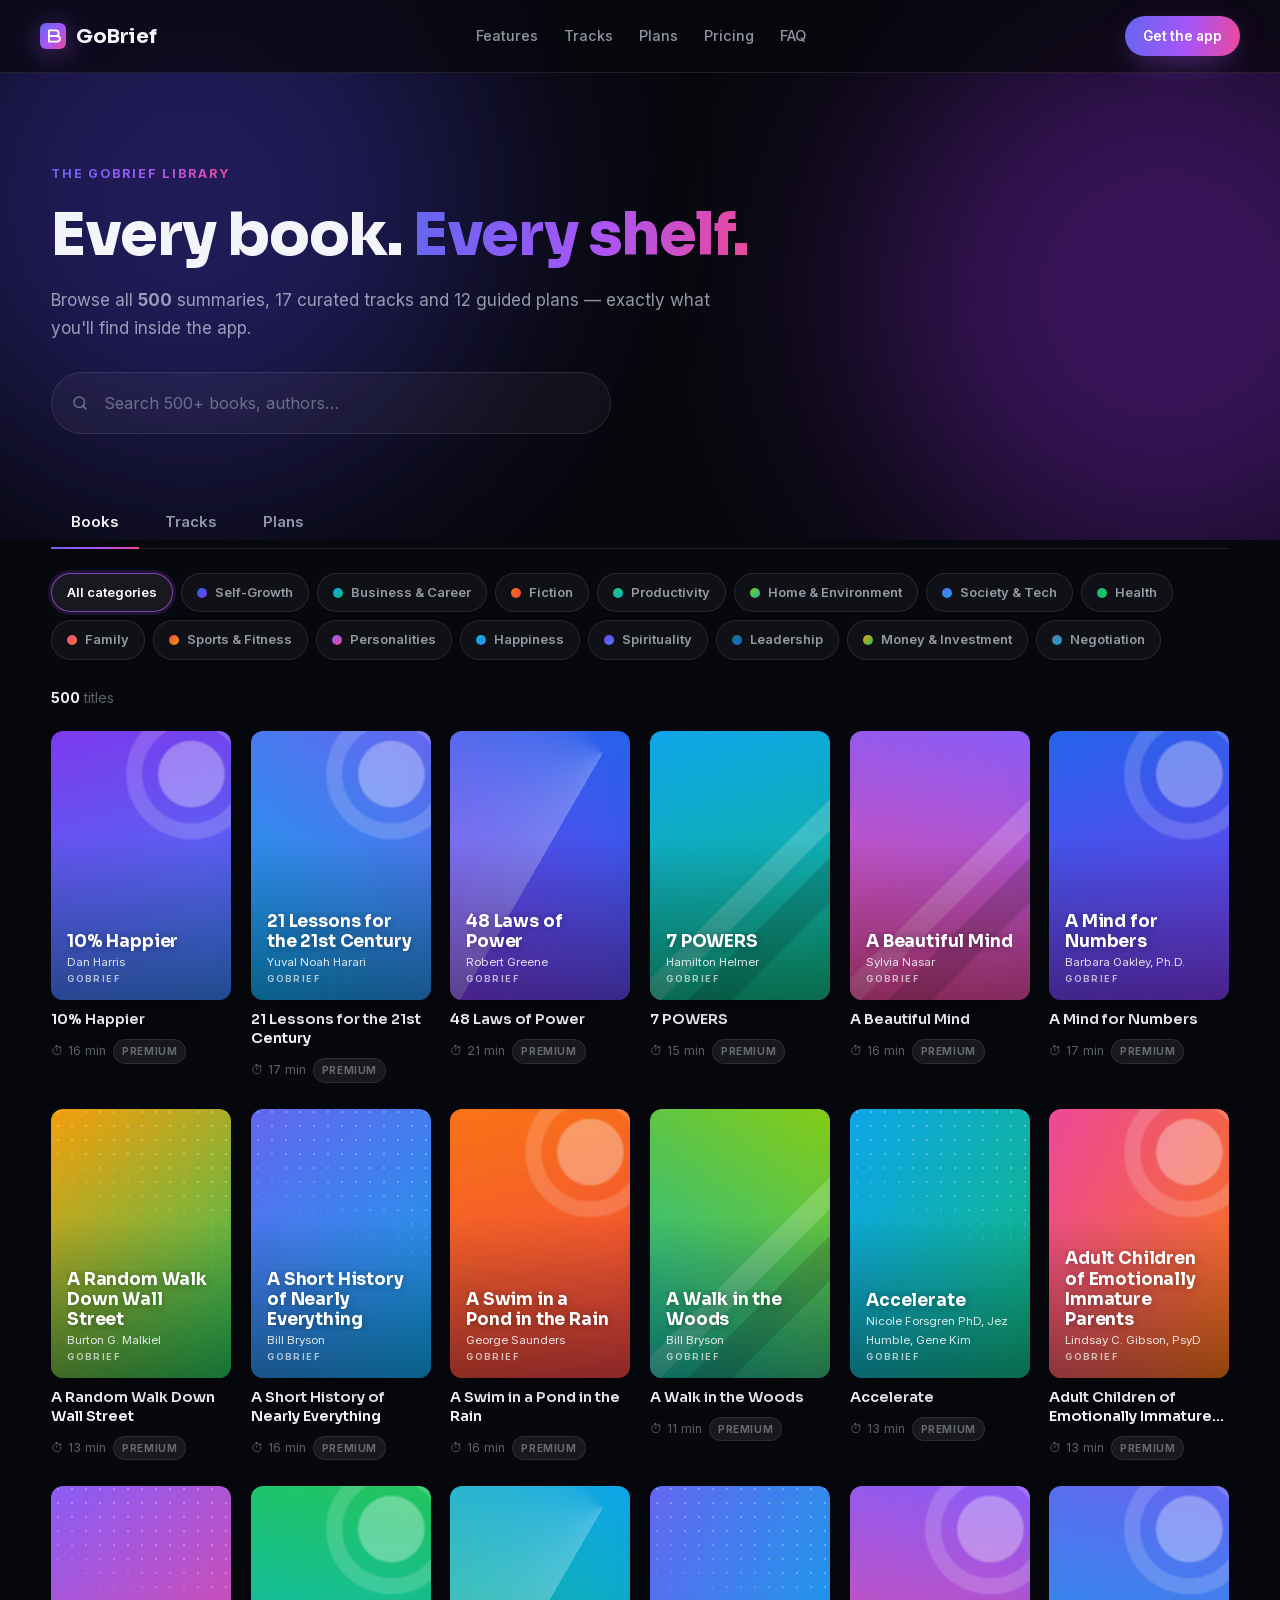
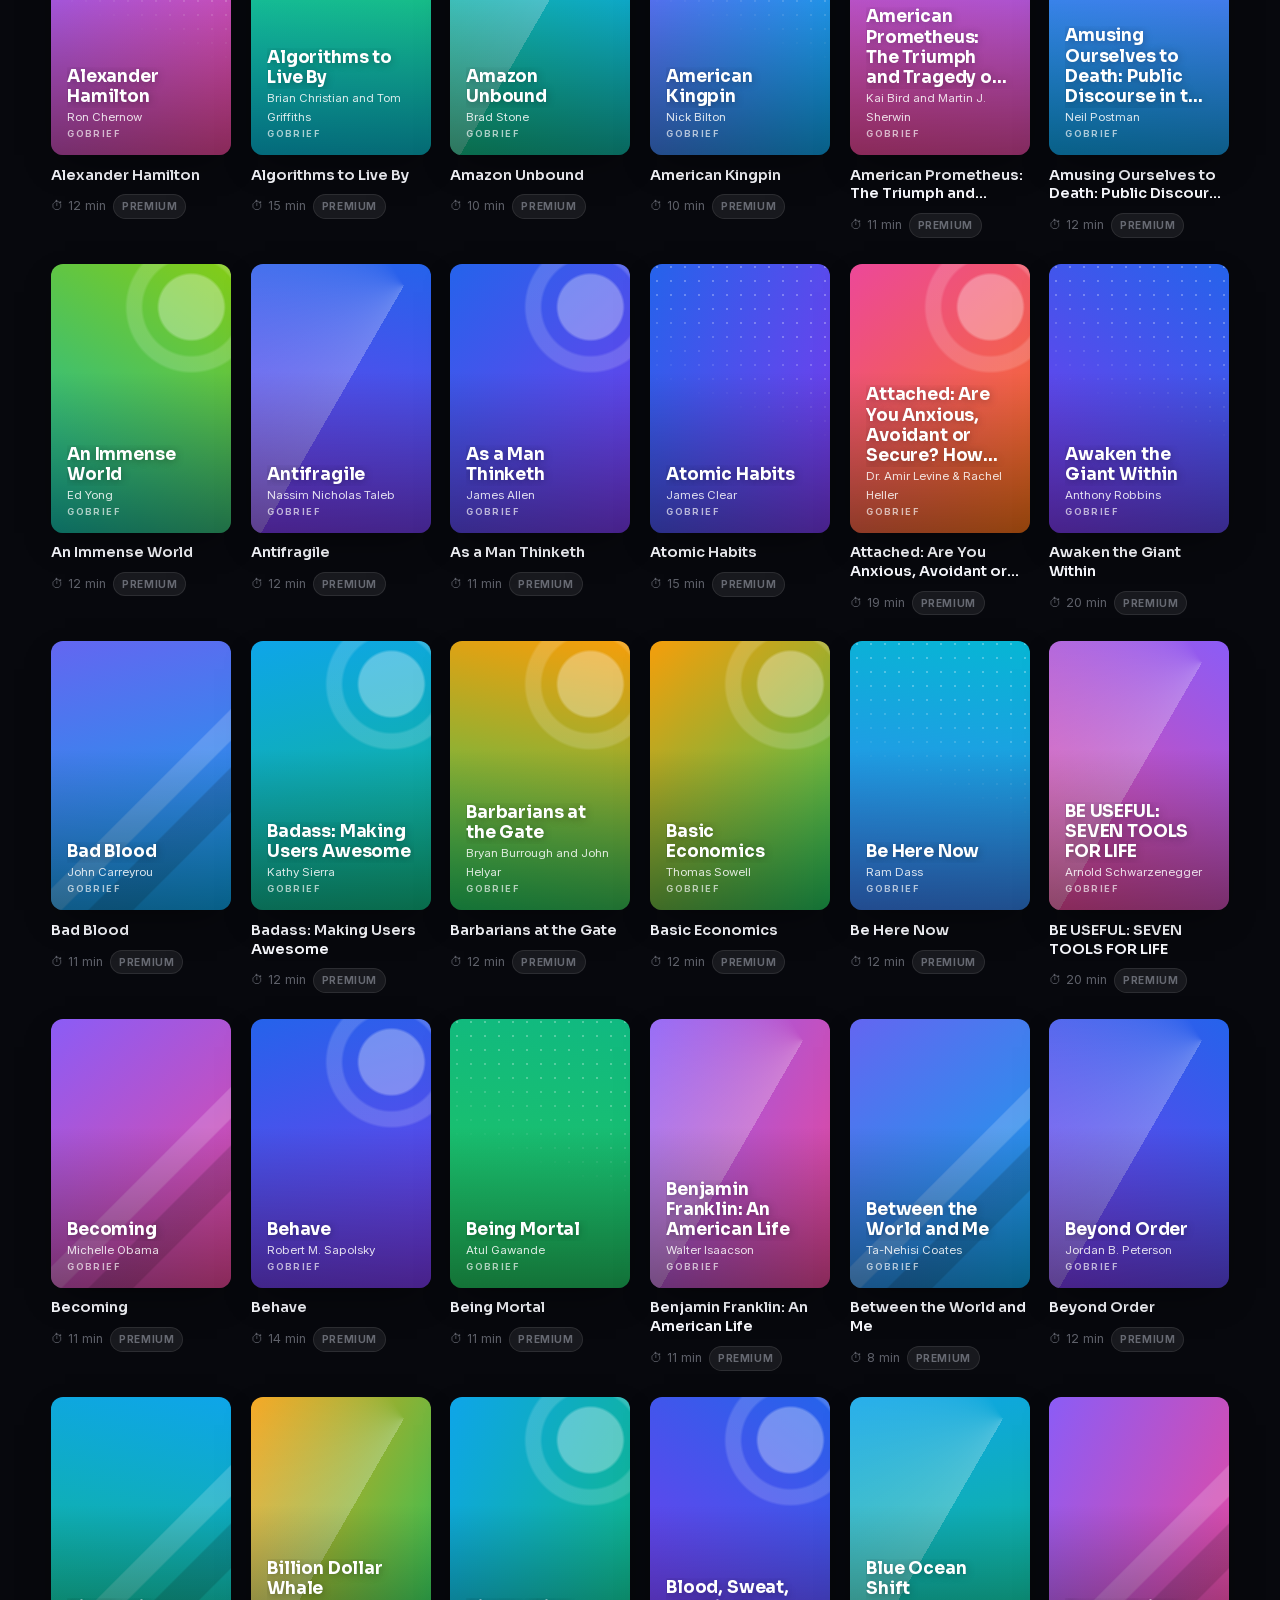
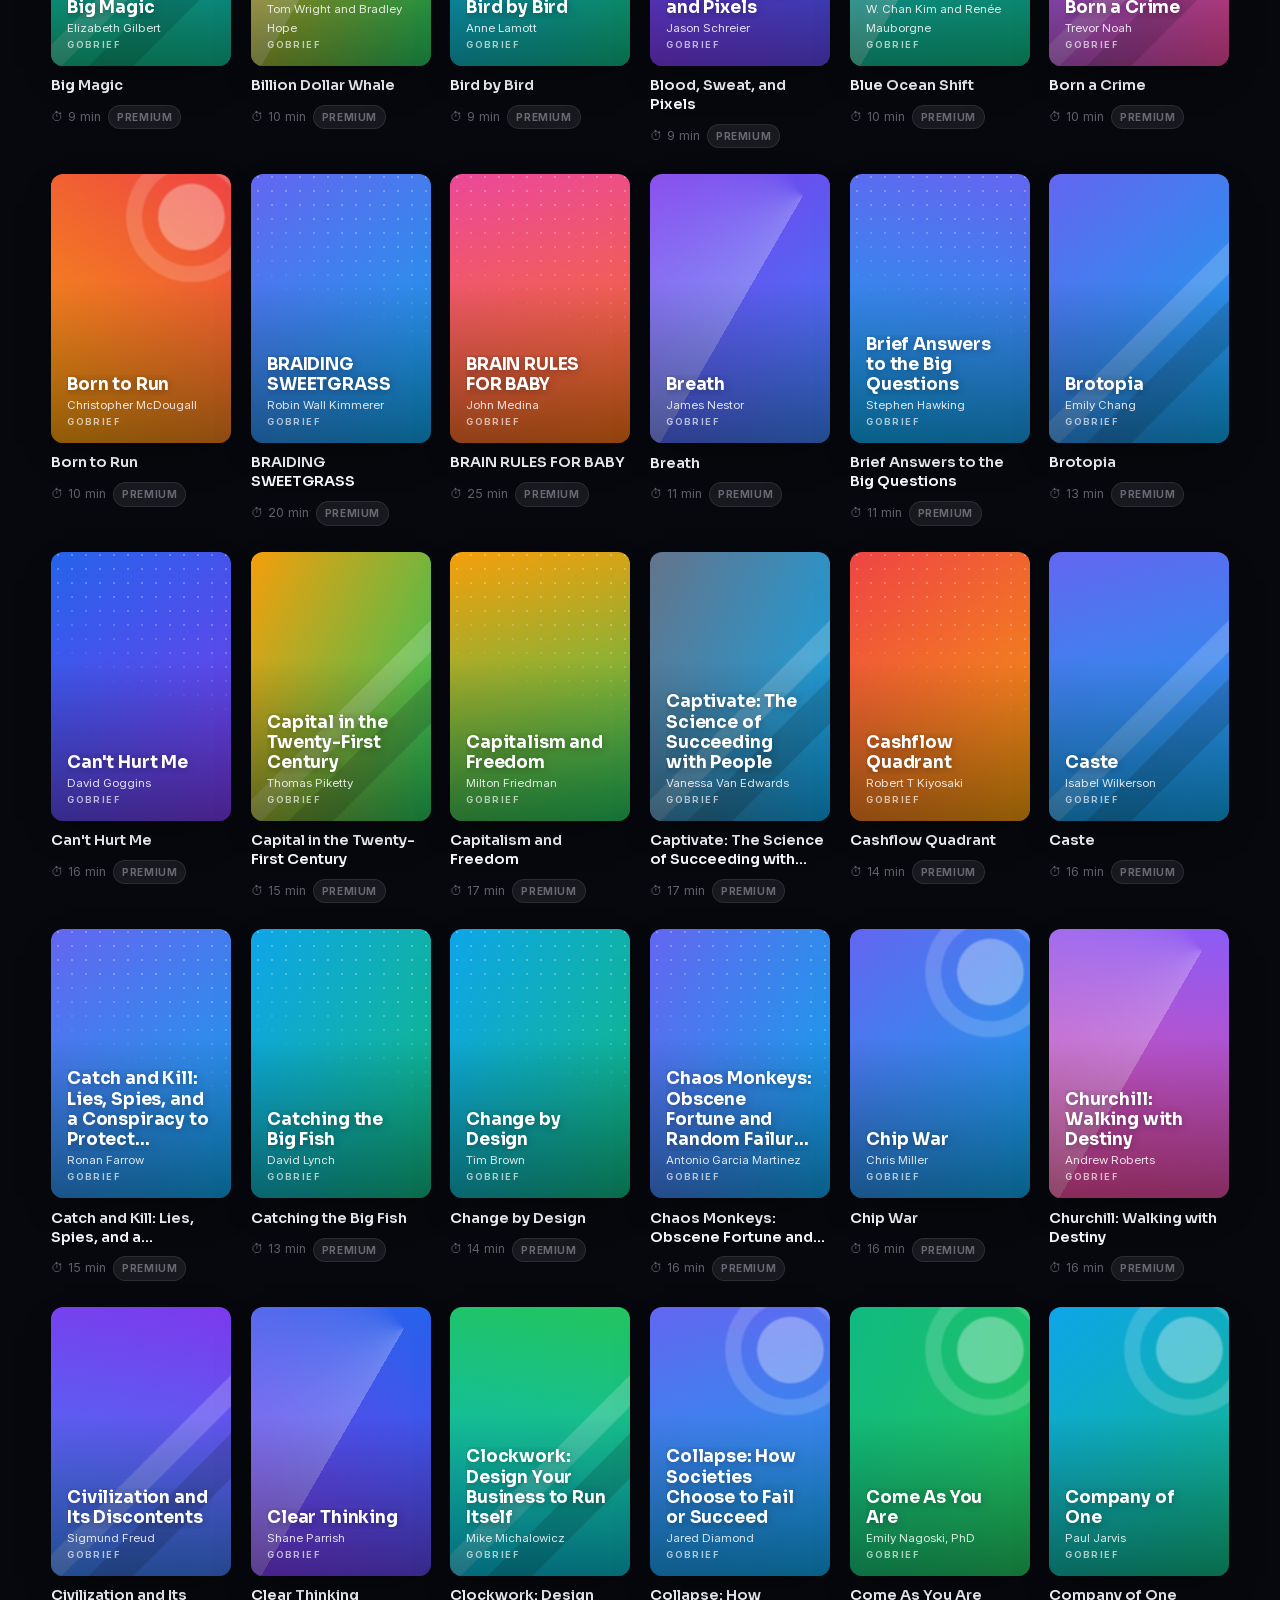
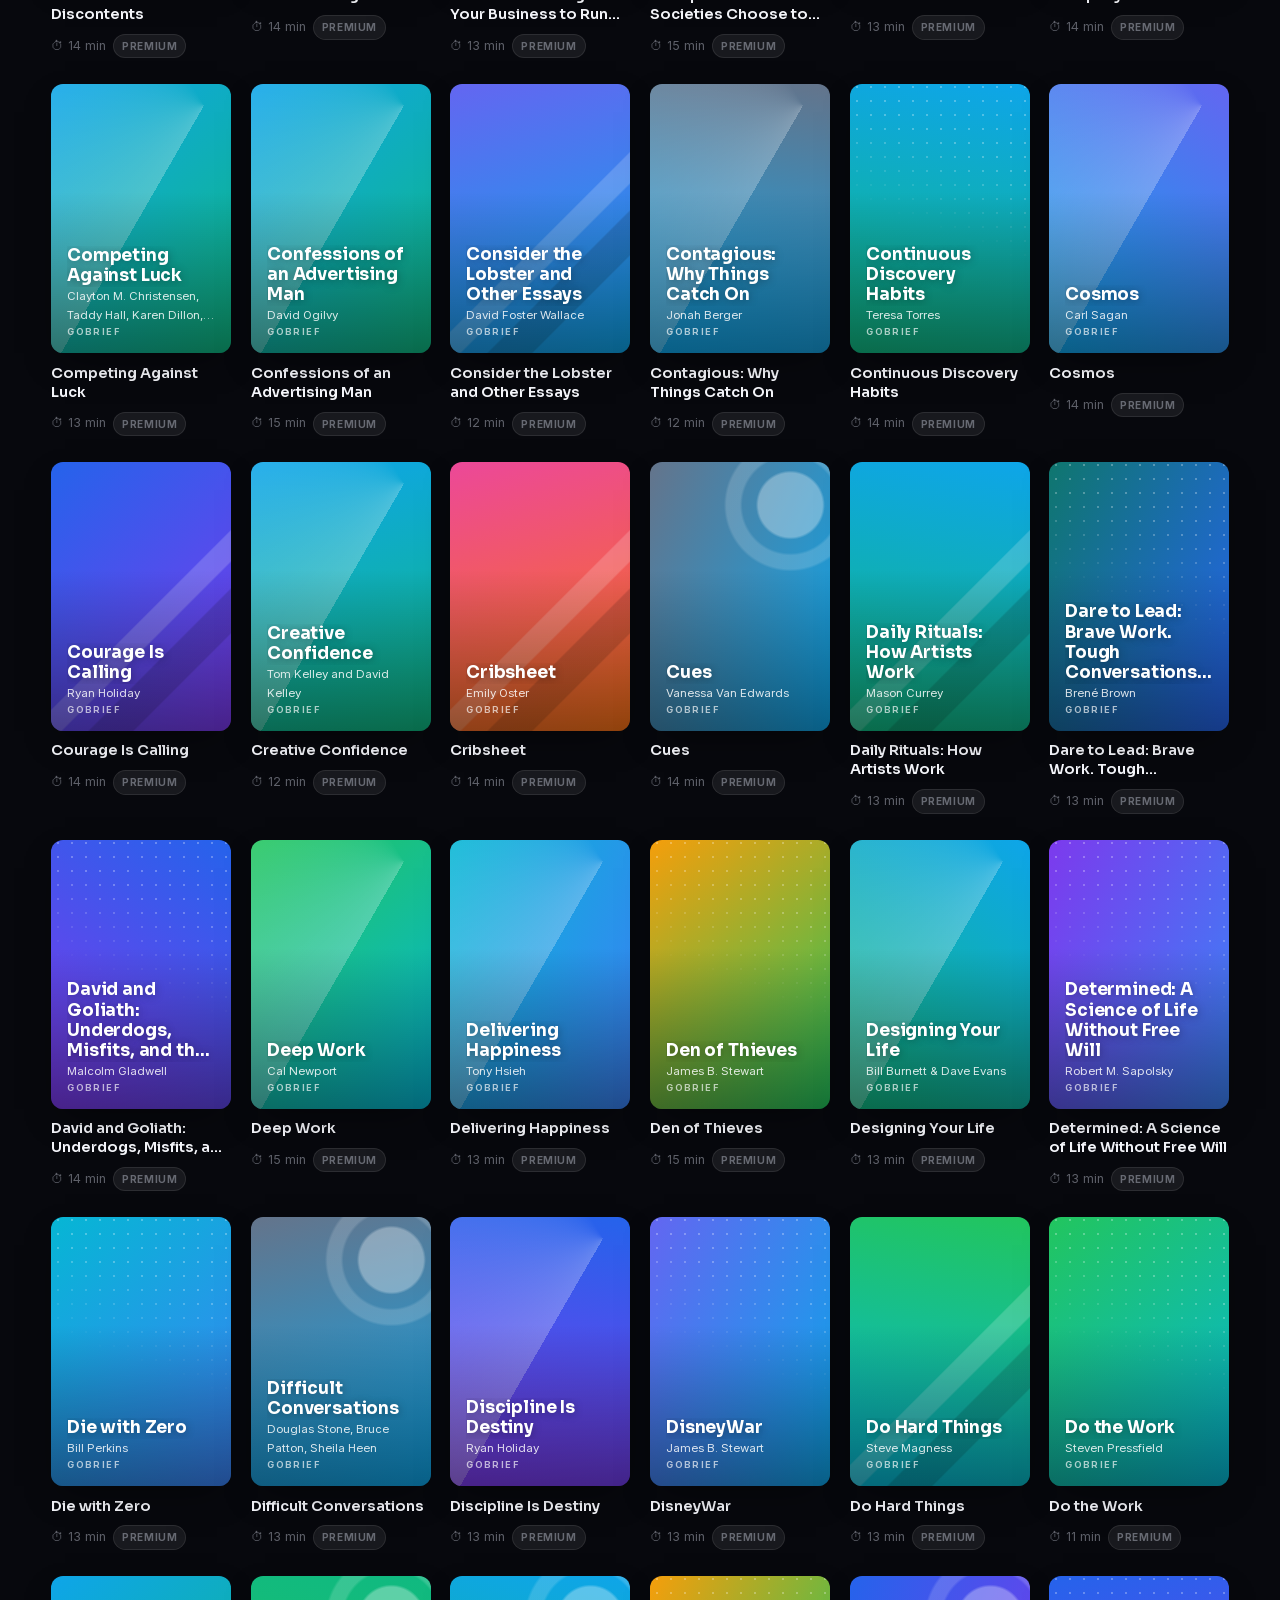
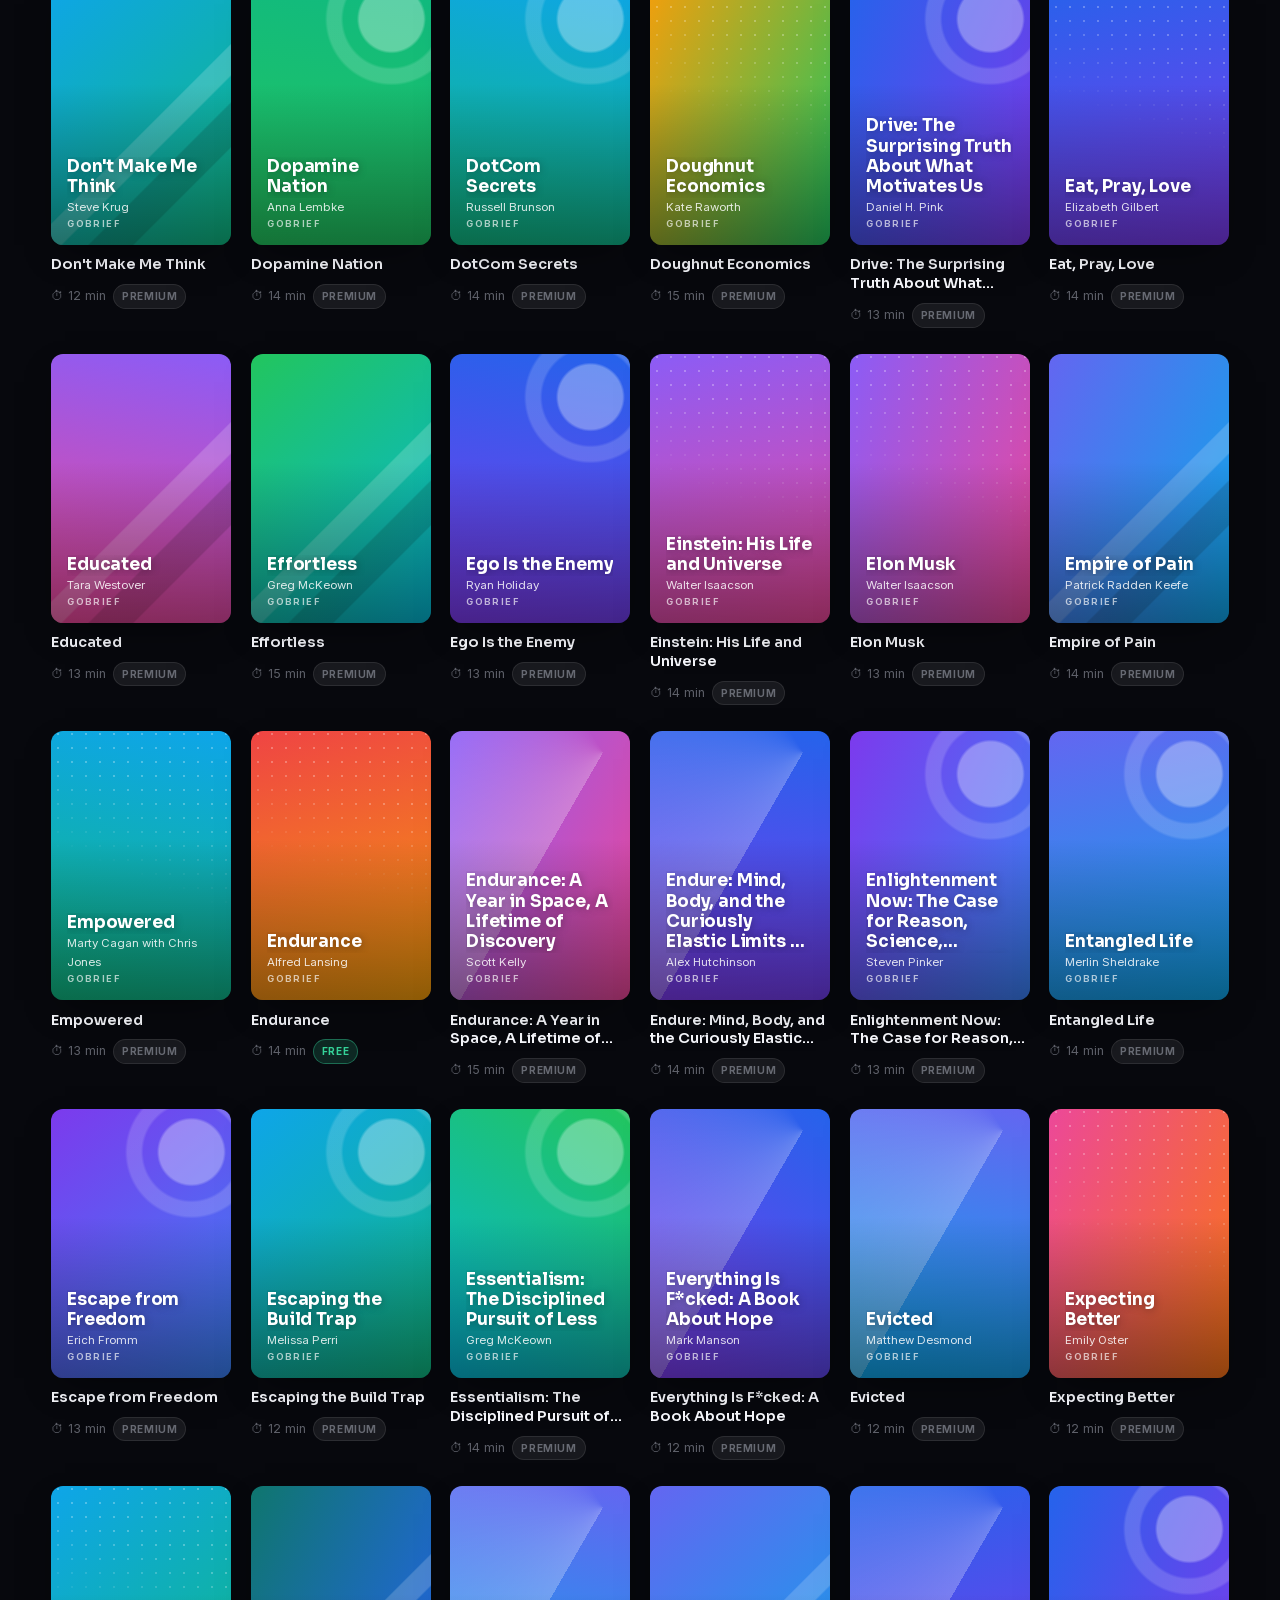
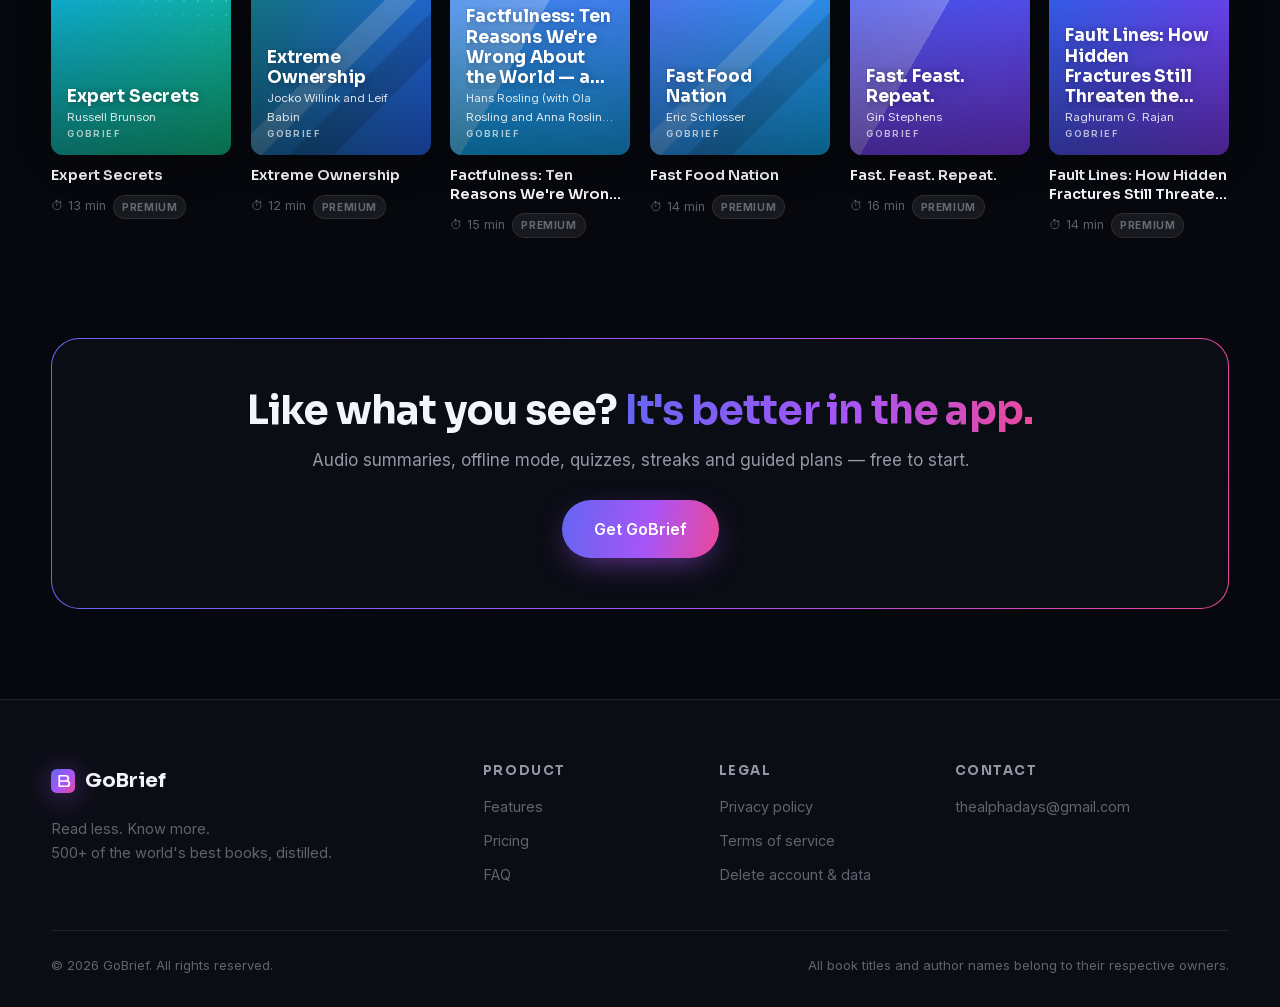
==== explore.html @ 28beb43f "Add files via upload Website files" ====
<!DOCTYPE html>
<html lang="en">
<head>
  <meta charset="UTF-8" />
  <meta name="viewport" content="width=device-width, initial-scale=1.0" />
  <title>Explore the library — GoBrief</title>
  <meta name="description" content="Browse all 500+ GoBrief book summaries across 15 categories, plus 17 curated tracks and 12 guided plans." />
  <link rel="icon" type="image/svg+xml" href="assets/img/favicon.svg" />
  <link rel="stylesheet" href="assets/css/style.css" />
</head>
<body>
  <header class="site-header is-scrolled" data-header>
    <div class="header-inner">
      <a class="brand" href="index.html" aria-label="GoBrief home">
        <span class="brand__mark" aria-hidden="true">
          <svg viewBox="0 0 64 64" width="26" height="26"><rect width="64" height="64" rx="15" fill="url(#bgrad)"/><defs><linearGradient id="bgrad" x1="0" y1="0" x2="1" y2="1"><stop offset="0" stop-color="#6366F1"/><stop offset=".55" stop-color="#A855F7"/><stop offset="1" stop-color="#EC4899"/></linearGradient></defs><path d="M22 18h17a7 7 0 0 1 0 14H22zm0 14h20a7 7 0 0 1 0 14H22z" fill="none" stroke="#fff" stroke-width="4.5" stroke-linejoin="round"/></svg>
        </span>
        <span class="brand__name">GoBrief</span>
      </a>
      <nav class="main-nav" aria-label="Primary">
        <a href="index.html#features">Features</a>
        <a href="index.html#tracks">Tracks</a>
        <a href="index.html#plans">Plans</a>
        <a href="index.html#pricing">Pricing</a>
        <a href="index.html#faq">FAQ</a>
      </nav>
      <div class="header-actions">
        <a class="btn btn--primary btn--sm" href="index.html#get">Get the app</a>
      </div>
      <button class="nav-toggle" data-nav-toggle aria-label="Open menu" aria-expanded="false">
        <span></span><span></span>
      </button>
    </div>
  </header>

  <div class="mobile-menu" data-mobile-menu hidden>
    <nav aria-label="Mobile">
      <a href="index.html#features">Features</a>
      <a href="index.html#tracks">Tracks</a>
      <a href="index.html#plans">Plans</a>
      <a href="index.html#pricing">Pricing</a>
      <a href="index.html#faq">FAQ</a>
      <a href="index.html#get" class="mobile-menu__explore">Get the app →</a>
    </nav>
  </div>

  <main class="explore-main">
    <div class="aurora" aria-hidden="true" style="height: 60vh;">
      <span class="aurora__blob aurora__blob--1"></span>
      <span class="aurora__blob aurora__blob--2"></span>
    </div>

    <div class="container" style="position: relative; z-index: 2;">
      <section class="explore-hero">
        <p class="kicker">The GoBrief library</p>
        <h1>Every book. <em>Every shelf.</em></h1>
        <p class="section-sub">Browse all <strong data-x-count>500</strong> summaries, 17 curated tracks and 12 guided
          plans — exactly what you'll find inside the app.</p>
        <div class="explore-search">
          <svg width="18" height="18" viewBox="0 0 24 24" fill="none" aria-hidden="true"><circle cx="11" cy="11" r="7" stroke="currentColor" stroke-width="2"/><path d="m20 20-3.5-3.5" stroke="currentColor" stroke-width="2" stroke-linecap="round"/></svg>
          <input type="search" placeholder="Search 500+ books, authors…" data-search aria-label="Search books" />
        </div>
      </section>

      <div class="explore-tabs" role="tablist" aria-label="Content type">
        <button class="explore-tab is-active" data-tab="books" role="tab" aria-selected="true">Books</button>
        <button class="explore-tab" data-tab="tracks" role="tab" aria-selected="false">Tracks</button>
        <button class="explore-tab" data-tab="plans" role="tab" aria-selected="false">Plans</button>
      </div>

      <div class="filter-row" data-filters></div>

      <p class="results-meta" data-results-meta></p>

      <div data-panel="books">
        <div class="books-grid" data-books-grid></div>
        <div class="load-sentinel" data-sentinel></div>
      </div>
      <div data-panel="tracks" hidden>
        <div class="explore-tracks-grid" data-tracks-grid></div>
      </div>
      <div data-panel="plans" hidden>
        <div class="explore-plans-grid plans-grid" data-plans-grid></div>
      </div>

      <div class="empty-state" data-empty hidden>
        <strong>No matches found</strong>
        <p>Try a different title, author or category.</p>
      </div>

      <section class="explore-cta">
        <h2>Like what you see? <em>It's better in the app.</em></h2>
        <p>Audio summaries, offline mode, quizzes, streaks and guided plans — free to start.</p>
        <a class="btn btn--primary btn--lg" href="index.html#get">Get GoBrief</a>
      </section>
    </div>
  </main>

  <footer class="site-footer">
    <div class="container footer-grid">
      <div class="footer-brand">
        <a class="brand" href="index.html">
          <span class="brand__mark" aria-hidden="true">
            <svg viewBox="0 0 64 64" width="24" height="24"><rect width="64" height="64" rx="15" fill="url(#fgrad)"/><defs><linearGradient id="fgrad" x1="0" y1="0" x2="1" y2="1"><stop offset="0" stop-color="#6366F1"/><stop offset=".55" stop-color="#A855F7"/><stop offset="1" stop-color="#EC4899"/></linearGradient></defs><path d="M22 18h17a7 7 0 0 1 0 14H22zm0 14h20a7 7 0 0 1 0 14H22z" fill="none" stroke="#fff" stroke-width="4.5" stroke-linejoin="round"/></svg>
          </span>
          <span class="brand__name">GoBrief</span>
        </a>
        <p>Read less. Know more.<br />500+ of the world's best books, distilled.</p>
      </div>
      <nav class="footer-col" aria-label="Product">
        <h4>Product</h4>
        <a href="index.html#features">Features</a>
        <a href="index.html#pricing">Pricing</a>
        <a href="index.html#faq">FAQ</a>
      </nav>
      <nav class="footer-col" aria-label="Legal">
        <h4>Legal</h4>
        <a href="privacy-policy.html">Privacy policy</a>
        <a href="terms-of-service.html">Terms of service</a>
        <a href="delete-account.html">Delete account &amp; data</a>
      </nav>
      <nav class="footer-col" aria-label="Contact">
        <h4>Contact</h4>
        <a href="mailto:thealphadays@gmail.com">thealphadays@gmail.com</a>
      </nav>
    </div>
    <div class="container footer-bottom">
      <p>© <span data-year>2026</span> GoBrief. All rights reserved.</p>
      <p>All book titles and author names belong to their respective owners.</p>
    </div>
  </footer>

  <div class="modal" data-modal hidden>
    <div class="modal__backdrop" data-modal-close></div>
    <div class="modal__panel" role="dialog" aria-modal="true">
      <button class="modal__close" data-modal-close aria-label="Close">✕</button>
      <div class="modal__content" data-modal-content></div>
    </div>
  </div>

  <script src="assets/js/data.js"></script>
  <script src="assets/js/data-details.js"></script>
  <script src="assets/js/covers.js"></script>
  <script src="assets/js/explore.js"></script>
</body>
</html>
---- assets/css/style.css ----
/* ============================================================
   GoBrief — public site
   Dark, gradient-glow aesthetic with scroll-driven motion.
   ============================================================ */

/* ---------- Fonts (self-hosted, variable) ---------- */
@font-face {
  font-family: "Sora";
  src: url("../fonts/sora-var-latin.woff2") format("woff2");
  font-weight: 100 900;
  font-style: normal;
  font-display: swap;
}
@font-face {
  font-family: "Inter";
  src: url("../fonts/inter-var-latin.woff2") format("woff2");
  font-weight: 100 900;
  font-style: normal;
  font-display: swap;
}

/* ---------- Tokens ---------- */
:root {
  --bg: #07080d;
  --bg-2: #0b0d15;
  --surface: rgba(255, 255, 255, 0.04);
  --surface-2: rgba(255, 255, 255, 0.07);
  --line: rgba(255, 255, 255, 0.09);
  --text: #f4f5fa;
  --muted: rgba(226, 230, 246, 0.64);
  --faint: rgba(226, 230, 246, 0.4);
  --g1: #6366f1;
  --g2: #a855f7;
  --g3: #ec4899;
  --grad: linear-gradient(100deg, var(--g1), var(--g2) 55%, var(--g3));
  --ok: #34d399;
  --bad: #f87171;
  --radius: 20px;
  --font-display: "Sora", "Inter", system-ui, sans-serif;
  --font-body: "Inter", system-ui, -apple-system, sans-serif;
  --header-h: 72px;
  --container: 1200px;
}

/* ---------- Reset / base ---------- */
*, *::before, *::after { box-sizing: border-box; }
html { scroll-behavior: smooth; }
html.lenis { height: auto; scroll-behavior: auto; }
.lenis.lenis-smooth { scroll-behavior: auto !important; }
body {
  margin: 0;
  background: var(--bg);
  color: var(--text);
  font-family: var(--font-body);
  font-size: 17px;
  line-height: 1.65;
  -webkit-font-smoothing: antialiased;
  overflow-x: hidden;
}
img, svg { display: block; max-width: 100%; }
a { color: inherit; text-decoration: none; }
button { font: inherit; color: inherit; background: none; border: 0; cursor: pointer; }
h1, h2, h3, h4 { font-family: var(--font-display); line-height: 1.12; margin: 0; letter-spacing: -0.02em; }
p { margin: 0; }
::selection { background: rgba(168, 85, 247, 0.45); color: #fff; }
::-webkit-scrollbar { width: 10px; height: 10px; }
::-webkit-scrollbar-thumb { background: rgba(255,255,255,.14); border-radius: 8px; border: 2px solid var(--bg); }
::-webkit-scrollbar-track { background: var(--bg); }

[hidden] { display: none !important; }

.container { width: min(var(--container), 92vw); margin-inline: auto; }
.container--narrow { width: min(820px, 92vw); }
.center { text-align: center; }
.section { padding: clamp(90px, 12vh, 150px) 0; position: relative; }

/* gradient em */
h1 em, h2 em {
  font-style: normal;
  background: var(--grad);
  -webkit-background-clip: text;
  background-clip: text;
  -webkit-text-fill-color: transparent;
  color: transparent;
}

/* ---------- Reveal states (only when JS animates) ---------- */
body.gb-anim [data-reveal] { opacity: 0; transform: translateY(30px); }
body.gb-anim .line-mask .line { transform: translateY(112%); }
body.gb-anim [data-hero-fade] { opacity: 0; transform: translateY(18px); }

/* ---------- Progress bar ---------- */
.progress-bar {
  position: fixed; inset: 0 auto auto 0; z-index: 120;
  height: 3px; width: 100%;
  background: var(--grad);
  transform-origin: 0 50%;
  transform: scaleX(0);
}

/* ---------- Header ---------- */
.site-header {
  position: fixed; top: 0; left: 0; right: 0; z-index: 100;
  transition: transform 0.45s cubic-bezier(.22,1,.36,1), background 0.3s, border-color 0.3s;
  border-bottom: 1px solid transparent;
}
.site-header.is-scrolled {
  background: rgba(7, 8, 13, 0.72);
  -webkit-backdrop-filter: blur(18px);
  backdrop-filter: blur(18px);
  border-bottom-color: var(--line);
}
.site-header.is-hidden { transform: translateY(-100%); }
.header-inner {
  width: min(var(--container), 94vw); margin-inline: auto;
  height: var(--header-h);
  display: flex; align-items: center; gap: 28px;
}
.brand { display: inline-flex; align-items: center; gap: 10px; font-family: var(--font-display); font-weight: 700; font-size: 20px; letter-spacing: -0.02em; }
.brand__mark { display: grid; place-items: center; filter: drop-shadow(0 4px 14px rgba(168,85,247,.45)); }
.main-nav { display: flex; gap: 26px; margin-inline: auto; }
.main-nav a { font-size: 14.5px; color: var(--muted); font-weight: 500; transition: color .2s; position: relative; }
.main-nav a::after {
  content: ""; position: absolute; left: 0; bottom: -6px; height: 2px; width: 100%;
  background: var(--grad); border-radius: 2px; transform: scaleX(0); transform-origin: left;
  transition: transform .3s cubic-bezier(.22,1,.36,1);
}
.main-nav a:hover { color: var(--text); }
.main-nav a:hover::after { transform: scaleX(1); }
.header-actions { display: flex; gap: 10px; align-items: center; }

.nav-toggle { display: none; width: 42px; height: 42px; position: relative; z-index: 130; }
.nav-toggle span {
  position: absolute; left: 10px; right: 10px; height: 2px; background: var(--text);
  border-radius: 2px; transition: transform .3s, top .3s;
}
.nav-toggle span:nth-child(1) { top: 17px; }
.nav-toggle span:nth-child(2) { top: 25px; }
.nav-toggle.is-open span:nth-child(1) { top: 21px; transform: rotate(45deg); }
.nav-toggle.is-open span:nth-child(2) { top: 21px; transform: rotate(-45deg); }

.mobile-menu {
  position: fixed; inset: 0; z-index: 110;
  background: rgba(7, 8, 13, 0.96);
  -webkit-backdrop-filter: blur(20px); backdrop-filter: blur(20px);
  display: grid; place-items: center;
}
.mobile-menu nav { display: grid; gap: 8px; text-align: center; }
.mobile-menu a {
  font-family: var(--font-display); font-size: clamp(28px, 7vw, 40px); font-weight: 700;
  padding: 6px 20px; color: var(--text);
}
.mobile-menu a:hover { background: var(--grad); -webkit-background-clip: text; background-clip: text; -webkit-text-fill-color: transparent; }
.mobile-menu__explore { font-size: 18px !important; color: var(--muted) !important; margin-top: 18px; }

/* ---------- Buttons ---------- */
.btn {
  display: inline-flex; align-items: center; justify-content: center; gap: 8px;
  border-radius: 999px; font-weight: 600; font-size: 15px;
  padding: 13px 26px; white-space: nowrap;
  transition: transform .25s cubic-bezier(.22,1,.36,1), box-shadow .25s, background .25s, border-color .25s;
  will-change: transform;
}
.btn--sm { padding: 9px 18px; font-size: 13.5px; }
.btn--lg { padding: 16px 32px; font-size: 16px; }
.btn--primary {
  background: var(--grad); color: #fff;
  box-shadow: 0 10px 32px -10px rgba(168, 85, 247, 0.65);
}
.btn--primary:hover { transform: translateY(-2px) scale(1.02); box-shadow: 0 16px 40px -10px rgba(168, 85, 247, 0.8); }
.btn--ghost { border: 1px solid var(--line); background: var(--surface); color: var(--text); }
.btn--ghost:hover { border-color: rgba(255,255,255,.25); background: var(--surface-2); transform: translateY(-2px); }

/* ---------- Aurora background ---------- */
.aurora { position: absolute; inset: 0; overflow: hidden; pointer-events: none; }
.aurora__blob {
  position: absolute; width: 46vw; height: 46vw; min-width: 420px; min-height: 420px;
  border-radius: 50%; filter: blur(110px); opacity: 0.5;
}
.aurora__blob--1 { top: -18%; left: -8%; background: #3b2ea3; animation: drift1 16s ease-in-out infinite alternate; }
.aurora__blob--2 { top: 0%; right: -14%; background: #6b21a8; animation: drift2 20s ease-in-out infinite alternate; }
.aurora__blob--3 { bottom: -30%; left: 28%; background: #9d174d; opacity: .38; animation: drift1 24s ease-in-out infinite alternate-reverse; }
@keyframes drift1 { to { transform: translate(8vw, 6vh) scale(1.15); } }
@keyframes drift2 { to { transform: translate(-6vw, 10vh) scale(0.9); } }
.aurora__grid {
  position: absolute; inset: 0;
  background-image:
    linear-gradient(rgba(255,255,255,.05) 1px, transparent 1px),
    linear-gradient(90deg, rgba(255,255,255,.05) 1px, transparent 1px);
  background-size: 72px 72px;
  -webkit-mask-image: radial-gradient(ellipse 90% 70% at 50% 30%, #000 25%, transparent 75%);
  mask-image: radial-gradient(ellipse 90% 70% at 50% 30%, #000 25%, transparent 75%);
}

/* ---------- Hero ---------- */
.hero {
  position: relative; min-height: 100svh;
  display: flex; flex-direction: column; justify-content: center;
  padding: calc(var(--header-h) + 40px) 0 80px;
  overflow: hidden;
}
.hero-inner {
  width: min(var(--container), 92vw); margin-inline: auto;
  display: grid; grid-template-columns: 1.05fr 0.95fr; align-items: center; gap: 40px;
  position: relative; z-index: 2;
}
.hero-eyebrow {
  display: inline-flex; align-items: center; gap: 10px;
  font-size: 13.5px; font-weight: 600; letter-spacing: 0.08em; text-transform: uppercase;
  color: var(--muted);
  border: 1px solid var(--line); border-radius: 999px; padding: 8px 16px;
  background: var(--surface);
  margin: 0 0 26px;
}
.hero-eyebrow .dot { width: 8px; height: 8px; border-radius: 50%; background: var(--grad); box-shadow: 0 0 12px rgba(168,85,247,.9); }
.hero-title { font-size: clamp(42px, 5.4vw, 76px); font-weight: 800; }
.line-mask { display: block; overflow: hidden; padding-bottom: 0.08em; margin-bottom: -0.08em; }
.line-mask .line { display: block; }
.hero-sub { margin: 26px 0 34px; max-width: 54ch; color: var(--muted); font-size: clamp(16px, 1.4vw, 19px); }
.hero-actions { display: flex; gap: 14px; flex-wrap: wrap; }
.hero-meta { display: flex; gap: 16px; align-items: center; margin-top: 34px; color: var(--faint); font-size: 14px; flex-wrap: wrap; }
.hero-meta strong { color: var(--text); font-family: var(--font-display); font-weight: 700; }
.hero-meta .sep { width: 4px; height: 4px; background: var(--faint); border-radius: 50%; }

/* Hero stage: phone + floaters */
.hero-stage { position: relative; height: 640px; }
.phone {
  position: absolute; left: 50%; top: 50%;
  width: 300px; height: 620px;
  transform: translate(-50%, -50%) rotate(2deg);
  border-radius: 44px;
  background: #101321;
  border: 1px solid rgba(255,255,255,.14);
  box-shadow:
    0 0 0 10px #05060a,
    0 0 0 11px rgba(255,255,255,.08),
    0 60px 120px -30px rgba(0,0,0,.8),
    0 0 90px -20px rgba(124, 58, 237, 0.35);
  z-index: 3;
}
.phone__notch {
  position: absolute; top: 12px; left: 50%; transform: translateX(-50%);
  width: 96px; height: 24px; border-radius: 999px; background: #05060a; z-index: 2;
}
.phone__screen {
  position: absolute; inset: 8px; border-radius: 37px; overflow: hidden;
  background: linear-gradient(180deg, #0d101c 0%, #0a0c14 100%);
  padding: 52px 16px 0; display: flex; flex-direction: column; gap: 12px;
}
.app-topbar { display: flex; justify-content: space-between; align-items: center; }
.app-greet { font-family: var(--font-display); font-weight: 700; font-size: 16px; }
.app-greet-sub { font-size: 11px; color: var(--faint); }
.app-streak {
  font-size: 12px; font-weight: 700; padding: 6px 10px; border-radius: 999px;
  background: rgba(249, 115, 22, 0.15); border: 1px solid rgba(249, 115, 22, 0.35);
}
.app-card {
  background: rgba(255,255,255,.05); border: 1px solid rgba(255,255,255,.08);
  border-radius: 16px; padding: 12px;
}
.app-continue { display: flex; gap: 12px; align-items: center; }
.app-continue__cover .gb-cover { width: 52px; border-radius: 6px; }
.app-continue__info { flex: 1; min-width: 0; }
.app-label { font-size: 9.5px; letter-spacing: .12em; text-transform: uppercase; color: var(--faint); }
.app-continue__title { font-weight: 700; font-size: 13.5px; white-space: nowrap; overflow: hidden; text-overflow: ellipsis; }
.app-progress { height: 4px; border-radius: 4px; background: rgba(255,255,255,.12); margin: 8px 0 4px; overflow: hidden; }
.app-progress span { display: block; height: 100%; background: var(--grad); border-radius: 4px; }
.app-continue__time { font-size: 10px; color: var(--faint); }
.app-row-label { font-size: 11px; font-weight: 700; letter-spacing: .1em; text-transform: uppercase; color: var(--muted); margin-top: 2px; }
.app-shelf { display: flex; gap: 10px; overflow: hidden; }
.app-shelf .gb-cover { width: 64px; border-radius: 7px; flex: none; }
.app-challenge { display: flex; gap: 10px; align-items: center; }
.app-challenge__ico { font-size: 20px; }
.app-challenge__title { font-weight: 700; font-size: 13px; }
.app-challenge__sub { font-size: 11px; color: var(--faint); }
.app-miniplayer {
  margin-top: auto; display: flex; align-items: center; gap: 10px;
  background: rgba(255,255,255,.07); border: 1px solid rgba(255,255,255,.1);
  border-radius: 14px; padding: 8px 12px;
}
.app-miniplayer__cover .gb-cover, .app-miniplayer__cover.gb-cover { width: 34px; border-radius: 5px; }
.app-miniplayer__meta { flex: 1; min-width: 0; }
.app-miniplayer__meta p { font-size: 12px; font-weight: 600; white-space: nowrap; overflow: hidden; text-overflow: ellipsis; }
.app-eq { display: flex; gap: 2.5px; align-items: flex-end; height: 10px; margin-top: 3px; }
.app-eq i { width: 3px; background: var(--g2); border-radius: 2px; animation: eq 0.9s ease-in-out infinite alternate; }
.app-eq i:nth-child(1) { height: 45%; animation-delay: 0s; }
.app-eq i:nth-child(2) { height: 90%; animation-delay: .15s; }
.app-eq i:nth-child(3) { height: 60%; animation-delay: .3s; }
.app-eq i:nth-child(4) { height: 100%; animation-delay: .45s; }
@keyframes eq { from { transform: scaleY(0.4); } to { transform: scaleY(1); } }
.app-miniplayer__btn {
  width: 30px; height: 30px; border-radius: 50%; background: var(--grad);
  display: grid; place-items: center; font-size: 11px; flex: none;
}
.app-tabbar {
  display: flex; justify-content: space-around; padding: 12px 0 18px;
  font-size: 10.5px; color: var(--faint); border-top: 1px solid rgba(255,255,255,.07);
}
.app-tabbar .is-active { color: var(--text); font-weight: 700; }

.float-card {
  position: absolute; z-index: 4; border-radius: 12px;
  filter: drop-shadow(0 24px 48px rgba(0,0,0,.55));
}
.float-card .gb-cover { width: 110px; border-radius: 10px; border: 1px solid rgba(255,255,255,.14); }
.float-card--1 { top: 4%; left: 0%; transform: rotate(-8deg); }
.float-card--2 { bottom: 10%; left: 4%; transform: rotate(6deg); }
.float-card--3 { top: 14%; right: 0%; transform: rotate(9deg); }
.float-chip {
  position: absolute; z-index: 5;
  background: rgba(13, 15, 24, 0.85); border: 1px solid var(--line);
  -webkit-backdrop-filter: blur(10px); backdrop-filter: blur(10px);
  padding: 10px 16px; border-radius: 999px; font-size: 13px; font-weight: 600;
  box-shadow: 0 16px 40px -12px rgba(0,0,0,.6);
}
.float-chip--1 { bottom: 26%; right: 2%; }
.float-chip--2 { top: 42%; left: -4%; }

.scroll-hint {
  position: absolute; bottom: 26px; left: 50%; transform: translateX(-50%);
  display: flex; flex-direction: column; align-items: center; gap: 8px;
  font-size: 11px; letter-spacing: .22em; text-transform: uppercase; color: var(--faint);
  z-index: 2;
}
.scroll-hint span { width: 1px; height: 44px; background: linear-gradient(var(--faint), transparent); display: block; animation: hint 1.8s ease-in-out infinite; }
@keyframes hint { 0% { transform: scaleY(0); transform-origin: top; } 45% { transform: scaleY(1); transform-origin: top; } 55% { transform: scaleY(1); transform-origin: bottom; } 100% { transform: scaleY(0); transform-origin: bottom; } }

/* ---------- Stats ---------- */
.stats { border-block: 1px solid var(--line); background: var(--bg-2); padding: 56px 0; }
.stats-grid { display: grid; grid-template-columns: repeat(5, 1fr); gap: 24px; text-align: center; }
.stat strong { display: block; font-family: var(--font-display); font-size: clamp(30px, 3.4vw, 46px); font-weight: 800; letter-spacing: -0.03em; }
.stat strong i { font-style: normal; background: var(--grad); -webkit-background-clip: text; background-clip: text; -webkit-text-fill-color: transparent; }
.stat > span:last-child { font-size: 13.5px; color: var(--muted); letter-spacing: .04em; }

/* ---------- Section heads ---------- */
.section-head { max-width: 720px; margin: 0 auto 64px; text-align: center; }
.section-head--row { max-width: none; display: flex; justify-content: space-between; align-items: flex-end; gap: 40px; text-align: left; }
.section-head--row .section-sub { max-width: 40ch; margin: 0; }
.kicker {
  display: inline-block; font-size: 12.5px; font-weight: 700; letter-spacing: .14em;
  text-transform: uppercase; margin-bottom: 16px;
  background: var(--grad); -webkit-background-clip: text; background-clip: text; -webkit-text-fill-color: transparent;
}
.section-head h2, .quiz-copy h2 { font-size: clamp(32px, 4vw, 54px); font-weight: 800; }
.section-sub { color: var(--muted); margin-top: 18px; font-size: 17px; }

/* ---------- Bento features ---------- */
.bento { display: grid; grid-template-columns: repeat(3, 1fr); gap: 18px; }
.bento-card {
  position: relative; overflow: hidden;
  background: var(--surface); border: 1px solid var(--line); border-radius: var(--radius);
  padding: 30px 28px;
  transition: transform .35s cubic-bezier(.22,1,.36,1), border-color .35s, background .35s;
}
.bento-card:hover { transform: translateY(-6px); border-color: rgba(168, 85, 247, 0.45); background: var(--surface-2); }
.bento-card::before {
  content: ""; position: absolute; inset: 0; opacity: 0; transition: opacity .4s; pointer-events: none;
  background: radial-gradient(420px circle at var(--mx, 50%) var(--my, 0%), rgba(168,85,247,.14), transparent 65%);
}
.bento-card:hover::before { opacity: 1; }
.bento-card h3 { font-size: 20px; font-weight: 700; margin: 14px 0 10px; }
.bento-card p { color: var(--muted); font-size: 15px; }
.bento-ico {
  display: inline-grid; place-items: center; width: 46px; height: 46px; font-size: 21px;
  background: var(--surface-2); border: 1px solid var(--line); border-radius: 14px;
}
.bento-card--player { grid-row: span 2; display: flex; flex-direction: column; justify-content: flex-end; }
.bento-card--wide { grid-column: span 2; }

.player-ui {
  background: rgba(10, 12, 20, 0.8); border: 1px solid var(--line); border-radius: 18px;
  padding: 22px; margin-bottom: 22px; text-align: center; position: relative;
}
.player-ui__cover { display: flex; justify-content: center; margin-bottom: 14px; }
.player-ui__cover .gb-cover { width: 120px; border-radius: 10px; box-shadow: 0 20px 44px -16px rgba(0,0,0,.7); }
.player-ui__title { font-weight: 700; font-size: 15px; }
.player-ui__author { color: var(--faint); font-size: 12.5px; margin-bottom: 14px; }
.player-ui__bar { height: 4px; background: rgba(255,255,255,.12); border-radius: 4px; overflow: hidden; }
.player-ui__bar span { display: block; height: 100%; width: 35%; background: var(--grad); border-radius: 4px; }
.player-ui__times { display: flex; justify-content: space-between; font-size: 10.5px; color: var(--faint); margin-top: 6px; }
.player-ui__controls { display: flex; justify-content: center; align-items: center; gap: 22px; margin-top: 14px; font-size: 13px; color: var(--muted); }
.player-ui__controls .play {
  width: 46px; height: 46px; border-radius: 50%; background: var(--grad); color: #fff;
  display: grid; place-items: center; font-size: 15px;
  box-shadow: 0 10px 28px -8px rgba(168,85,247,.7);
}
.player-ui__speed {
  position: absolute; top: 14px; right: 14px; font-size: 11px; font-weight: 700;
  padding: 4px 9px; border-radius: 999px; background: var(--surface-2); border: 1px solid var(--line);
}
.bento-track-strip { display: flex; gap: 10px; margin-bottom: 20px; overflow: hidden; -webkit-mask-image: linear-gradient(90deg, #000 78%, transparent); mask-image: linear-gradient(90deg, #000 78%, transparent); }
.bento-track-strip .pill {
  flex: none; font-size: 12.5px; font-weight: 600; padding: 8px 14px; border-radius: 999px;
  border: 1px solid var(--line); background: var(--surface-2); color: var(--muted);
}

/* ---------- Library / categories ---------- */
.cats { display: grid; grid-template-columns: repeat(3, 1fr); gap: 14px; margin-bottom: 70px; }
.cat {
  display: flex; align-items: center; gap: 14px;
  background: var(--surface); border: 1px solid var(--line); border-radius: 16px;
  padding: 16px 18px;
  transition: transform .3s cubic-bezier(.22,1,.36,1), border-color .3s, background .3s;
}
.cat:hover { transform: translateY(-4px); border-color: rgba(255,255,255,.22); background: var(--surface-2); }
.cat__swatch { width: 44px; height: 44px; border-radius: 13px; flex: none; box-shadow: inset 0 0 0 1px rgba(255,255,255,.14); }
.cat__title { font-family: var(--font-display); font-weight: 700; font-size: 15.5px; }
.cat__sub { font-size: 12.5px; color: var(--faint); }
.cat__count { margin-left: auto; font-size: 12.5px; color: var(--muted); font-weight: 600; white-space: nowrap; }

/* Marquees */
.marquee-stack { display: grid; gap: 18px; margin: 10px 0 70px; }
.marquee { overflow: hidden; -webkit-mask-image: linear-gradient(90deg, transparent, #000 8%, #000 92%, transparent); mask-image: linear-gradient(90deg, transparent, #000 8%, #000 92%, transparent); }
.marquee__track { display: flex; gap: 18px; width: max-content; animation: marquee 60s linear infinite; will-change: transform; }
.marquee--reverse .marquee__track { animation-direction: reverse; }
.marquee:hover .marquee__track { animation-play-state: paused; }
.marquee .gb-cover { width: 128px; border-radius: 10px; flex: none; transition: transform .3s; }
.marquee .gb-cover:hover { transform: translateY(-6px) scale(1.03); }
@keyframes marquee { to { transform: translateX(-50%); } }

/* ---------- Book cover component ---------- */
.gb-cover {
  position: relative; display: block; aspect-ratio: 2 / 3; width: 160px;
  border-radius: 12px; overflow: hidden; color: #fff;
  box-shadow: 0 14px 34px -14px rgba(0,0,0,.6);
}
.gb-cover__deco { position: absolute; inset: 0; pointer-events: none; }
.gb-cover.v0 .gb-cover__deco { background: radial-gradient(circle at 78% 16%, rgba(255,255,255,.32) 0 12%, transparent 13%), radial-gradient(circle at 78% 16%, transparent 0 18%, rgba(255,255,255,.16) 19% 24%, transparent 25%); }
.gb-cover.v1 .gb-cover__deco { background: linear-gradient(135deg, transparent 55%, rgba(255,255,255,.18) 55.5%, rgba(255,255,255,.18) 62%, transparent 62.5%), linear-gradient(135deg, transparent 68%, rgba(0,0,0,.14) 68.5%, rgba(0,0,0,.14) 78%, transparent 78.5%); }
.gb-cover.v2 .gb-cover__deco { background-image: radial-gradient(rgba(255,255,255,.28) 1.5px, transparent 1.5px); background-size: 14px 14px; background-position: 0 -4px; -webkit-mask-image: linear-gradient(200deg, #000 26%, transparent 55%); mask-image: linear-gradient(200deg, #000 26%, transparent 55%); }
.gb-cover.v3 .gb-cover__deco { background: conic-gradient(from 210deg at 85% 8%, rgba(255,255,255,.26), transparent 120deg); }
.gb-cover::after { content: ""; position: absolute; inset: 0; background: linear-gradient(180deg, transparent 40%, rgba(0,0,0,.42)); }
.gb-cover__body {
  position: absolute; inset: auto 0 0 0; padding: 10% 9% 16%;
  display: flex; flex-direction: column; gap: 4%; z-index: 2;
}
.gb-cover__title {
  font-family: var(--font-display); font-weight: 700;
  font-size: clamp(10px, 11cqw, 17px); line-height: 1.2; letter-spacing: -0.01em;
  display: -webkit-box; -webkit-line-clamp: 4; -webkit-box-orient: vertical; overflow: hidden;
  text-shadow: 0 1px 8px rgba(0,0,0,.35);
}
.gb-cover__author {
  font-size: clamp(8px, 7cqw, 11.5px); opacity: .85;
  display: -webkit-box; -webkit-line-clamp: 2; -webkit-box-orient: vertical; overflow: hidden;
}
.gb-cover__brand {
  position: absolute; bottom: 5%; left: 9%; z-index: 2;
  font-size: clamp(6px, 5cqw, 9px); font-weight: 700; letter-spacing: .16em; text-transform: uppercase; opacity: .66;
}
.gb-cover { container-type: inline-size; }

/* ---------- Tracks (pinned horizontal) ---------- */
.tracks { background: var(--bg-2); border-block: 1px solid var(--line); overflow: hidden; }
.tracks-pin { padding: clamp(70px, 9vh, 110px) 0; }
.tracks-rail-wrap { margin-top: 54px; overflow: hidden; }
.tracks-rail { display: flex; gap: 20px; padding: 10px 4vw 26px; width: max-content; }
.track-card {
  width: 340px; flex: none; border-radius: var(--radius); overflow: hidden;
  background: var(--surface); border: 1px solid var(--line);
  transition: transform .35s cubic-bezier(.22,1,.36,1), border-color .35s;
  display: flex; flex-direction: column;
}
.track-card:hover { transform: translateY(-6px); border-color: rgba(255,255,255,.24); }
.track-card__head { padding: 26px 24px 22px; position: relative; overflow: hidden; }
.track-card__head::after { content: ""; position: absolute; inset: 0; background: radial-gradient(circle at 85% -20%, rgba(255,255,255,.28), transparent 55%); }
.track-card__head h3 { font-size: 21px; font-weight: 800; position: relative; z-index: 1; }
.track-card__head p { font-size: 13px; opacity: .9; position: relative; z-index: 1; margin-top: 4px; }
.track-card__body { padding: 20px 24px 24px; display: flex; flex-direction: column; gap: 14px; flex: 1; }
.track-card__desc { color: var(--muted); font-size: 14px; }
.track-card__meta { display: flex; gap: 14px; font-size: 12.5px; color: var(--faint); font-weight: 600; }
.track-card__books { display: flex; flex-direction: column; gap: 7px; margin-top: auto; }
.track-card__books span {
  font-size: 13px; color: var(--muted);
  white-space: nowrap; overflow: hidden; text-overflow: ellipsis;
  padding-left: 20px; position: relative;
}
.track-card__books span::before { content: "▸"; position: absolute; left: 2px; color: var(--g2); }
.track-card__more { font-size: 12.5px; color: var(--faint); padding-left: 20px; }

/* ---------- Plans ---------- */
.plans-grid { display: grid; grid-template-columns: repeat(3, 1fr); gap: 18px; }
.plan-card {
  text-align: left; display: flex; flex-direction: column; gap: 14px;
  background: var(--surface); border: 1px solid var(--line); border-radius: var(--radius);
  padding: 28px 26px; position: relative; overflow: hidden;
  transition: transform .35s cubic-bezier(.22,1,.36,1), border-color .35s, background .35s;
}
.plan-card:hover { transform: translateY(-6px); border-color: rgba(168,85,247,.5); background: var(--surface-2); }
.plan-card__top { display: flex; justify-content: space-between; align-items: center; gap: 10px; }
.plan-card__days {
  font-family: var(--font-display); font-weight: 800; font-size: 13px; letter-spacing: .06em;
  text-transform: uppercase; color: var(--muted);
}
.plan-card__badge {
  font-size: 11px; font-weight: 700; letter-spacing: .08em; text-transform: uppercase;
  padding: 5px 11px; border-radius: 999px; background: var(--grad); color: #fff;
}
.plan-card h3 { font-size: 22px; font-weight: 800; }
.plan-card__points { display: flex; flex-direction: column; gap: 8px; color: var(--muted); font-size: 14px; }
.plan-card__points span { padding-left: 24px; position: relative; }
.plan-card__points span::before { content: "✦"; position: absolute; left: 2px; color: var(--g3); font-size: 11px; top: 4px; }
.plan-card__foot { margin-top: auto; display: flex; justify-content: space-between; align-items: center; color: var(--faint); font-size: 13px; }
.plan-card__cta { color: var(--text); font-weight: 600; font-size: 14px; }
.plan-card__cta::after { content: " →"; transition: transform .2s; display: inline-block; }
.plan-card:hover .plan-card__cta::after { transform: translateX(4px); }

/* Plan modal timeline */
.plan-detail h3 { font-size: 26px; margin-bottom: 6px; }
.plan-detail__meta { color: var(--faint); font-size: 14px; margin-bottom: 22px; }
.plan-detail h4 { font-size: 13px; letter-spacing: .12em; text-transform: uppercase; color: var(--muted); margin: 24px 0 12px; }
.plan-detail__mastery { display: flex; flex-direction: column; gap: 8px; font-size: 14.5px; color: var(--muted); }
.plan-detail__mastery span { padding-left: 24px; position: relative; }
.plan-detail__mastery span::before { content: "✦"; position: absolute; left: 2px; top: 4px; color: var(--g2); font-size: 11px; }
.plan-steps { border-left: 2px solid var(--line); margin-left: 8px; padding-left: 22px; display: flex; flex-direction: column; gap: 18px; }
.plan-step { position: relative; }
.plan-step::before {
  content: ""; position: absolute; left: -28.5px; top: 5px; width: 11px; height: 11px;
  border-radius: 50%; background: var(--bg); border: 2.5px solid var(--g2);
}
.plan-step--section::before { background: var(--grad); border-color: transparent; }
.plan-step__sec { font-family: var(--font-display); font-weight: 700; font-size: 16px; }
.plan-step__sec-sub { color: var(--faint); font-size: 13px; margin-top: 2px; }
.plan-step__title { font-size: 14.5px; color: var(--muted); }
.plan-step__kind { font-size: 12px; color: var(--faint); }
.plan-step__kind .q { color: var(--g3); font-weight: 600; }

/* ---------- Quiz demo ---------- */
.quiz { background: var(--bg-2); border-block: 1px solid var(--line); }
.quiz-wrap { display: grid; grid-template-columns: 1fr 1.05fr; gap: 60px; align-items: center; }
.quiz-copy .kicker { margin-bottom: 14px; }
.quiz-points { list-style: none; margin: 26px 0 0; padding: 0; display: flex; flex-direction: column; gap: 10px; color: var(--muted); }
.quiz-points li { padding-left: 30px; position: relative; }
.quiz-points li::before {
  content: "✓"; position: absolute; left: 0; top: 0; width: 20px; height: 20px;
  border-radius: 50%; background: rgba(52, 211, 153, .15); color: var(--ok);
  font-size: 11px; display: grid; place-items: center; font-weight: 800; margin-top: 3px;
}
.quiz-widget {
  background: var(--surface); border: 1px solid var(--line); border-radius: 24px;
  padding: 30px; box-shadow: 0 40px 90px -40px rgba(0,0,0,.7);
}
.quiz-widget__head { display: flex; justify-content: space-between; align-items: center; margin-bottom: 20px; }
.quiz-widget__badge {
  font-size: 11.5px; font-weight: 700; letter-spacing: .1em; text-transform: uppercase;
  background: var(--grad); -webkit-background-clip: text; background-clip: text; -webkit-text-fill-color: transparent;
}
.quiz-widget__progress { font-size: 13px; color: var(--faint); font-weight: 600; }
.quiz-widget__q { font-family: var(--font-display); font-weight: 700; font-size: 19px; line-height: 1.4; margin-bottom: 20px; }
.quiz-widget__opts { display: flex; flex-direction: column; gap: 10px; }
.quiz-opt {
  text-align: left; padding: 14px 18px; border-radius: 14px; font-size: 14.5px; line-height: 1.5;
  background: var(--surface-2); border: 1px solid var(--line);
  transition: border-color .2s, background .2s, transform .2s;
}
.quiz-opt:hover:not(:disabled) { border-color: rgba(168,85,247,.55); transform: translateX(4px); }
.quiz-opt:disabled { cursor: default; opacity: .55; }
.quiz-opt.is-correct { border-color: var(--ok); background: rgba(52, 211, 153, .12); opacity: 1; }
.quiz-opt.is-wrong { border-color: var(--bad); background: rgba(248, 113, 113, .1); opacity: 1; }
.quiz-widget__explain {
  margin-top: 18px; padding: 16px 18px; border-radius: 14px; font-size: 14px; color: var(--muted);
  background: rgba(99, 102, 241, .1); border: 1px solid rgba(99, 102, 241, .3);
}
.quiz-widget__explain strong { color: var(--text); }
.quiz-widget__foot { margin-top: 18px; display: flex; gap: 10px; }
.quiz-widget__score { font-family: var(--font-display); font-size: 34px; font-weight: 800; text-align: center; margin: 10px 0 6px; }

/* ---------- Pricing ---------- */
.price-grid { display: grid; grid-template-columns: repeat(2, minmax(0, 460px)); justify-content: center; gap: 22px; }
.price-card {
  position: relative; border-radius: 26px; padding: 38px 34px;
  background: var(--surface); border: 1px solid var(--line);
  display: flex; flex-direction: column; gap: 8px;
  transition: transform .35s cubic-bezier(.22,1,.36,1);
}
.price-card:hover { transform: translateY(-6px); }
.price-card h3 { font-size: 17px; letter-spacing: .1em; text-transform: uppercase; color: var(--muted); font-weight: 700; }
.price-card__price { font-family: var(--font-display); font-size: 44px; font-weight: 800; letter-spacing: -0.03em; }
.price-card__price span { font-size: 15px; font-weight: 500; color: var(--faint); letter-spacing: 0; margin-left: 8px; }
.price-card__tag { color: var(--muted); font-size: 15px; margin-bottom: 14px; }
.price-card ul { list-style: none; margin: 0 0 28px; padding: 0; display: flex; flex-direction: column; gap: 12px; font-size: 15px; color: var(--muted); }
.price-card li { padding-left: 30px; position: relative; }
.price-card li::before {
  content: "✓"; position: absolute; left: 0; top: 3px; width: 20px; height: 20px; border-radius: 50%;
  background: var(--surface-2); border: 1px solid var(--line);
  font-size: 10px; display: grid; place-items: center; color: var(--text);
}
.price-card .btn { margin-top: auto; }
.price-card--pro { border: 1px solid transparent; background: linear-gradient(var(--bg-2), var(--bg-2)) padding-box, var(--grad) border-box; }
.price-card--pro li::before { background: var(--grad); border: 0; color: #fff; }
.price-card__glow { position: absolute; inset: -40px; background: radial-gradient(circle at 50% 0%, rgba(168,85,247,.22), transparent 65%); pointer-events: none; }
.price-card__badge {
  position: absolute; top: -14px; left: 50%; transform: translateX(-50%);
  background: var(--grad); color: #fff; font-size: 11.5px; font-weight: 700;
  letter-spacing: .1em; text-transform: uppercase; padding: 7px 16px; border-radius: 999px;
  box-shadow: 0 8px 24px -6px rgba(168,85,247,.7);
}

/* ---------- FAQ ---------- */
.faq-list { display: flex; flex-direction: column; gap: 12px; }
.faq-item {
  background: var(--surface); border: 1px solid var(--line); border-radius: 18px;
  transition: border-color .3s;
}
.faq-item[open], .faq-item:hover { border-color: rgba(255,255,255,.2); }
.faq-item summary {
  list-style: none; cursor: pointer; padding: 22px 26px;
  font-family: var(--font-display); font-weight: 600; font-size: 17px;
  display: flex; justify-content: space-between; align-items: center; gap: 18px;
}
.faq-item summary::-webkit-details-marker { display: none; }
.faq-x { position: relative; width: 16px; height: 16px; flex: none; }
.faq-x::before, .faq-x::after {
  content: ""; position: absolute; inset: 50% auto auto 0; width: 100%; height: 2px;
  background: var(--muted); border-radius: 2px; transition: transform .3s;
  transform: translateY(-50%);
}
.faq-x::after { transform: translateY(-50%) rotate(90deg); }
.faq-item[open] .faq-x::after { transform: translateY(-50%) rotate(0deg); }
.faq-item p { padding: 0 26px 24px; color: var(--muted); font-size: 15.5px; max-width: 62ch; }
.faq-item a { color: var(--g2); text-decoration: underline; text-underline-offset: 3px; }

/* ---------- CTA ---------- */
.cta { overflow: hidden; }
.aurora--cta .aurora__blob--1 { top: auto; bottom: -40%; left: 10%; }
.aurora--cta .aurora__blob--2 { top: auto; bottom: -50%; right: 0%; }
.cta-title { font-size: clamp(52px, 9vw, 130px); font-weight: 800; line-height: 1.02; letter-spacing: -0.04em; }
.cta .section-sub { margin: 26px auto 40px; }
.store-badges { display: flex; gap: 16px; justify-content: center; flex-wrap: wrap; }
.store-badge {
  display: inline-flex; align-items: center; gap: 12px;
  background: #fff; color: #0a0a0f; border-radius: 14px; padding: 12px 22px;
  transition: transform .25s cubic-bezier(.22,1,.36,1), box-shadow .25s;
}
.store-badge:hover { transform: translateY(-3px); box-shadow: 0 18px 40px -12px rgba(255,255,255,.25); }
.store-badge span { display: flex; flex-direction: column; text-align: left; font-family: var(--font-display); font-weight: 700; font-size: 16px; line-height: 1.15; }
.store-badge small { font-size: 9px; font-weight: 600; letter-spacing: .08em; opacity: .7; }
.cta-note { margin-top: 30px; color: var(--faint); font-size: 14.5px; }
.cta-note a { color: var(--muted); text-decoration: underline; text-underline-offset: 3px; }
.cta-note a:hover { color: var(--text); }

/* ---------- Footer ---------- */
.site-footer { border-top: 1px solid var(--line); background: var(--bg-2); padding: 64px 0 30px; }
.footer-grid { display: grid; grid-template-columns: 2fr 1fr 1fr 1.4fr; gap: 40px; padding-bottom: 44px; }
.footer-brand p { color: var(--faint); font-size: 14.5px; margin-top: 16px; }
.footer-col { display: flex; flex-direction: column; gap: 10px; }
.footer-col h4 { font-size: 13px; letter-spacing: .12em; text-transform: uppercase; color: var(--muted); margin-bottom: 6px; }
.footer-col a { color: var(--faint); font-size: 14.5px; transition: color .2s; }
.footer-col a:hover { color: var(--text); }
.footer-bottom {
  border-top: 1px solid var(--line); padding-top: 24px;
  display: flex; justify-content: space-between; gap: 20px; flex-wrap: wrap;
  color: var(--faint); font-size: 13px;
}

/* ---------- Modal ---------- */
.modal { position: fixed; inset: 0; z-index: 200; display: grid; place-items: center; padding: 24px; }
.modal__backdrop { position: absolute; inset: 0; background: rgba(4, 5, 9, 0.78); -webkit-backdrop-filter: blur(8px); backdrop-filter: blur(8px); }
.modal__panel {
  position: relative; width: min(680px, 100%); max-height: min(82vh, 780px); overflow: auto;
  background: #0d0f18; border: 1px solid rgba(255,255,255,.12); border-radius: 24px;
  padding: 36px; box-shadow: 0 60px 140px -40px rgba(0,0,0,.9);
  animation: modalIn .35s cubic-bezier(.22,1,.36,1);
}
@keyframes modalIn { from { opacity: 0; transform: translateY(26px) scale(.98); } }
.modal__close {
  position: sticky; top: 0px; float: right; margin: -10px -10px 0 0;
  width: 38px; height: 38px; border-radius: 50%; font-size: 14px;
  background: var(--surface-2); border: 1px solid var(--line); z-index: 5;
  transition: background .2s, transform .2s;
}
.modal__close:hover { background: rgba(255,255,255,.14); transform: rotate(90deg); }

/* Book detail inside modal (explore) */
.book-detail__head { display: flex; gap: 26px; margin-bottom: 24px; }
.book-detail__head .gb-cover { width: 150px; flex: none; }
.book-detail__head-info { display: flex; flex-direction: column; gap: 8px; min-width: 0; }
.book-detail__head-info h3 { font-size: 25px; line-height: 1.2; }
.book-detail__author { color: var(--muted); font-size: 15px; }
.book-detail__chips { display: flex; gap: 8px; flex-wrap: wrap; margin-top: 6px; }
.chip {
  font-size: 12px; font-weight: 600; padding: 6px 12px; border-radius: 999px;
  background: var(--surface-2); border: 1px solid var(--line); color: var(--muted);
}
.chip--premium { background: var(--grad); color: #fff; border: 0; }
.chip--free { background: rgba(52, 211, 153, .16); border-color: rgba(52, 211, 153, .4); color: var(--ok); }
.book-detail__actions { display: flex; gap: 10px; margin-top: auto; flex-wrap: wrap; }
.book-detail h4 { font-size: 13px; letter-spacing: .12em; text-transform: uppercase; color: var(--muted); margin: 24px 0 10px; }
.book-detail p { color: var(--muted); font-size: 15px; }
.book-detail__who { list-style: none; margin: 0; padding: 0; display: flex; flex-direction: column; gap: 10px; color: var(--muted); font-size: 14.5px; }
.book-detail__who li { padding-left: 26px; position: relative; }
.book-detail__who li::before { content: "→"; position: absolute; left: 0; color: var(--g2); }

/* ============================================================
   Explore page
   ============================================================ */
.explore-main { padding-top: calc(var(--header-h) + 40px); min-height: 100vh; position: relative; }
.explore-hero { position: relative; padding: 46px 0 30px; }
.explore-hero h1 { font-size: clamp(36px, 5vw, 60px); font-weight: 800; }
.explore-hero .section-sub { max-width: 60ch; }
.explore-search { position: relative; max-width: 560px; margin-top: 30px; }
.explore-search input {
  width: 100%; padding: 17px 22px 17px 52px; border-radius: 999px;
  background: var(--surface); border: 1px solid var(--line); color: var(--text);
  font: inherit; font-size: 16px; outline: none;
  transition: border-color .25s, background .25s, box-shadow .25s;
}
.explore-search input::placeholder { color: var(--faint); }
.explore-search input:focus { border-color: rgba(168,85,247,.6); background: var(--surface-2); box-shadow: 0 0 0 4px rgba(168,85,247,.14); }
.explore-search svg { position: absolute; left: 20px; top: 50%; transform: translateY(-50%); color: var(--faint); }

.explore-tabs { display: flex; gap: 6px; margin: 34px 0 18px; border-bottom: 1px solid var(--line); }
.explore-tab {
  padding: 12px 20px; font-weight: 600; font-size: 15px; color: var(--muted);
  border-bottom: 2px solid transparent; margin-bottom: -1px; transition: color .2s;
}
.explore-tab:hover { color: var(--text); }
.explore-tab.is-active { color: var(--text); border-image: var(--grad) 1; border-bottom: 2px solid; }

.filter-row { display: flex; gap: 8px; flex-wrap: wrap; padding: 6px 0 26px; }
.filter-chip {
  display: inline-flex; align-items: center; gap: 8px;
  font-size: 13px; font-weight: 600; color: var(--muted);
  padding: 8px 15px; border-radius: 999px;
  background: var(--surface); border: 1px solid var(--line);
  transition: border-color .2s, color .2s, background .2s, transform .2s;
}
.filter-chip:hover { border-color: rgba(255,255,255,.3); color: var(--text); transform: translateY(-1px); }
.filter-chip.is-active { color: #fff; background: var(--surface-2); border-color: rgba(168,85,247,.7); box-shadow: 0 0 0 3px rgba(168,85,247,.15); }
.filter-chip i { width: 10px; height: 10px; border-radius: 50%; }

.results-meta { color: var(--faint); font-size: 14px; margin-bottom: 22px; }
.results-meta strong { color: var(--text); }

.books-grid { display: grid; grid-template-columns: repeat(auto-fill, minmax(168px, 1fr)); gap: 26px 20px; padding-bottom: 30px; }
.book-card { text-align: left; display: flex; flex-direction: column; gap: 10px; background: none; padding: 0; border-radius: 14px; }
.book-card .gb-cover { width: 100%; transition: transform .35s cubic-bezier(.22,1,.36,1), box-shadow .35s; }
.book-card:hover .gb-cover { transform: translateY(-6px) scale(1.02); box-shadow: 0 26px 48px -18px rgba(0,0,0,.75); }
.book-card__title { font-family: var(--font-display); font-weight: 600; font-size: 14.5px; line-height: 1.3; display: -webkit-box; -webkit-line-clamp: 2; -webkit-box-orient: vertical; overflow: hidden; }
.book-card__meta { font-size: 12.5px; color: var(--faint); display: flex; align-items: center; gap: 7px; flex-wrap: wrap; }
.book-card__badge { font-size: 10px; font-weight: 700; letter-spacing: .06em; text-transform: uppercase; padding: 3px 8px; border-radius: 999px; background: var(--surface-2); border: 1px solid var(--line); }
.book-card__badge.is-free { background: rgba(52,211,153,.16); border-color: rgba(52,211,153,.4); color: var(--ok); }

.explore-tracks-grid, .explore-plans-grid { display: grid; grid-template-columns: repeat(3, 1fr); gap: 18px; padding-bottom: 30px; }
.explore-tracks-grid .track-card { width: auto; }

.load-sentinel { height: 10px; }
.empty-state { text-align: center; padding: 80px 0; color: var(--faint); }
.empty-state strong { display: block; font-family: var(--font-display); font-size: 22px; color: var(--muted); margin-bottom: 8px; }

.explore-cta {
  margin: 60px 0 90px; padding: 50px 40px; text-align: center;
  border-radius: 28px; position: relative; overflow: hidden;
  background: linear-gradient(var(--bg-2), var(--bg-2)) padding-box, var(--grad) border-box;
  border: 1px solid transparent;
}
.explore-cta h2 { font-size: clamp(26px, 3.4vw, 40px); margin-bottom: 12px; }
.explore-cta p { color: var(--muted); margin-bottom: 26px; }

/* Books grid entrance */
.book-card, .explore-tracks-grid > *, .explore-plans-grid > * { opacity: 0; transform: translateY(22px); animation: cardIn .6s cubic-bezier(.22,1,.36,1) forwards; }
@keyframes cardIn { to { opacity: 1; transform: none; } }

/* ---------- Responsive ---------- */
@media (max-width: 1080px) {
  .main-nav { display: none; }
  .tracks-rail-wrap { overflow-x: auto; -webkit-overflow-scrolling: touch; scrollbar-width: none; }
  .tracks-rail-wrap::-webkit-scrollbar { display: none; }
  .hero-inner { grid-template-columns: 1fr; gap: 70px; text-align: center; }
  .hero-copy { display: flex; flex-direction: column; align-items: center; }
  .hero-stage { height: 560px; max-width: 560px; margin-inline: auto; width: 100%; }
  .stats-grid { grid-template-columns: repeat(3, 1fr); gap: 32px 16px; }
  .bento { grid-template-columns: repeat(2, 1fr); }
  .cats { grid-template-columns: repeat(2, 1fr); }
  .plans-grid { grid-template-columns: repeat(2, 1fr); }
  .quiz-wrap { grid-template-columns: 1fr; gap: 44px; }
  .explore-tracks-grid, .explore-plans-grid { grid-template-columns: repeat(2, 1fr); }
  .footer-grid { grid-template-columns: 1fr 1fr; }
  .section-head--row { flex-direction: column; align-items: flex-start; }
}
@media (max-width: 720px) {
  body { font-size: 16px; }
  .hero-title { font-size: clamp(30px, 8.6vw, 40px); }
  .hero-eyebrow { font-size: 11px; padding: 7px 12px; letter-spacing: .05em; }
  .hero-sub { font-size: 15.5px; }
  .hero-actions .btn--lg { padding: 14px 24px; font-size: 15px; }
  .header-actions .btn--ghost { display: none; }
  .nav-toggle { display: block; }
  .phone { width: 270px; height: 560px; }
  .hero-stage { height: 500px; }
  .float-card--2 { display: none; }
  .float-chip--2 { display: none; }
  .stats-grid { grid-template-columns: repeat(2, 1fr); }
  .bento { grid-template-columns: 1fr; }
  .bento-card--wide { grid-column: auto; }
  .cats { grid-template-columns: 1fr; }
  .plans-grid { grid-template-columns: 1fr; }
  .price-grid { grid-template-columns: 1fr; }
  .track-card { width: 300px; }
  .explore-tracks-grid, .explore-plans-grid { grid-template-columns: 1fr; }
  .books-grid { grid-template-columns: repeat(auto-fill, minmax(140px, 1fr)); gap: 22px 14px; }
  .footer-grid { grid-template-columns: 1fr; gap: 28px; }
  .book-detail__head { flex-direction: column; }
  .modal__panel { padding: 26px 22px; }
  .marquee .gb-cover { width: 104px; }
}

/* ---------- Reduced motion ---------- */
@media (prefers-reduced-motion: reduce) {
  *, *::before, *::after { animation-duration: 0.01ms !important; animation-iteration-count: 1 !important; transition-duration: 0.01ms !important; }
  html { scroll-behavior: auto; }
  .marquee__track { animation: none; }
}
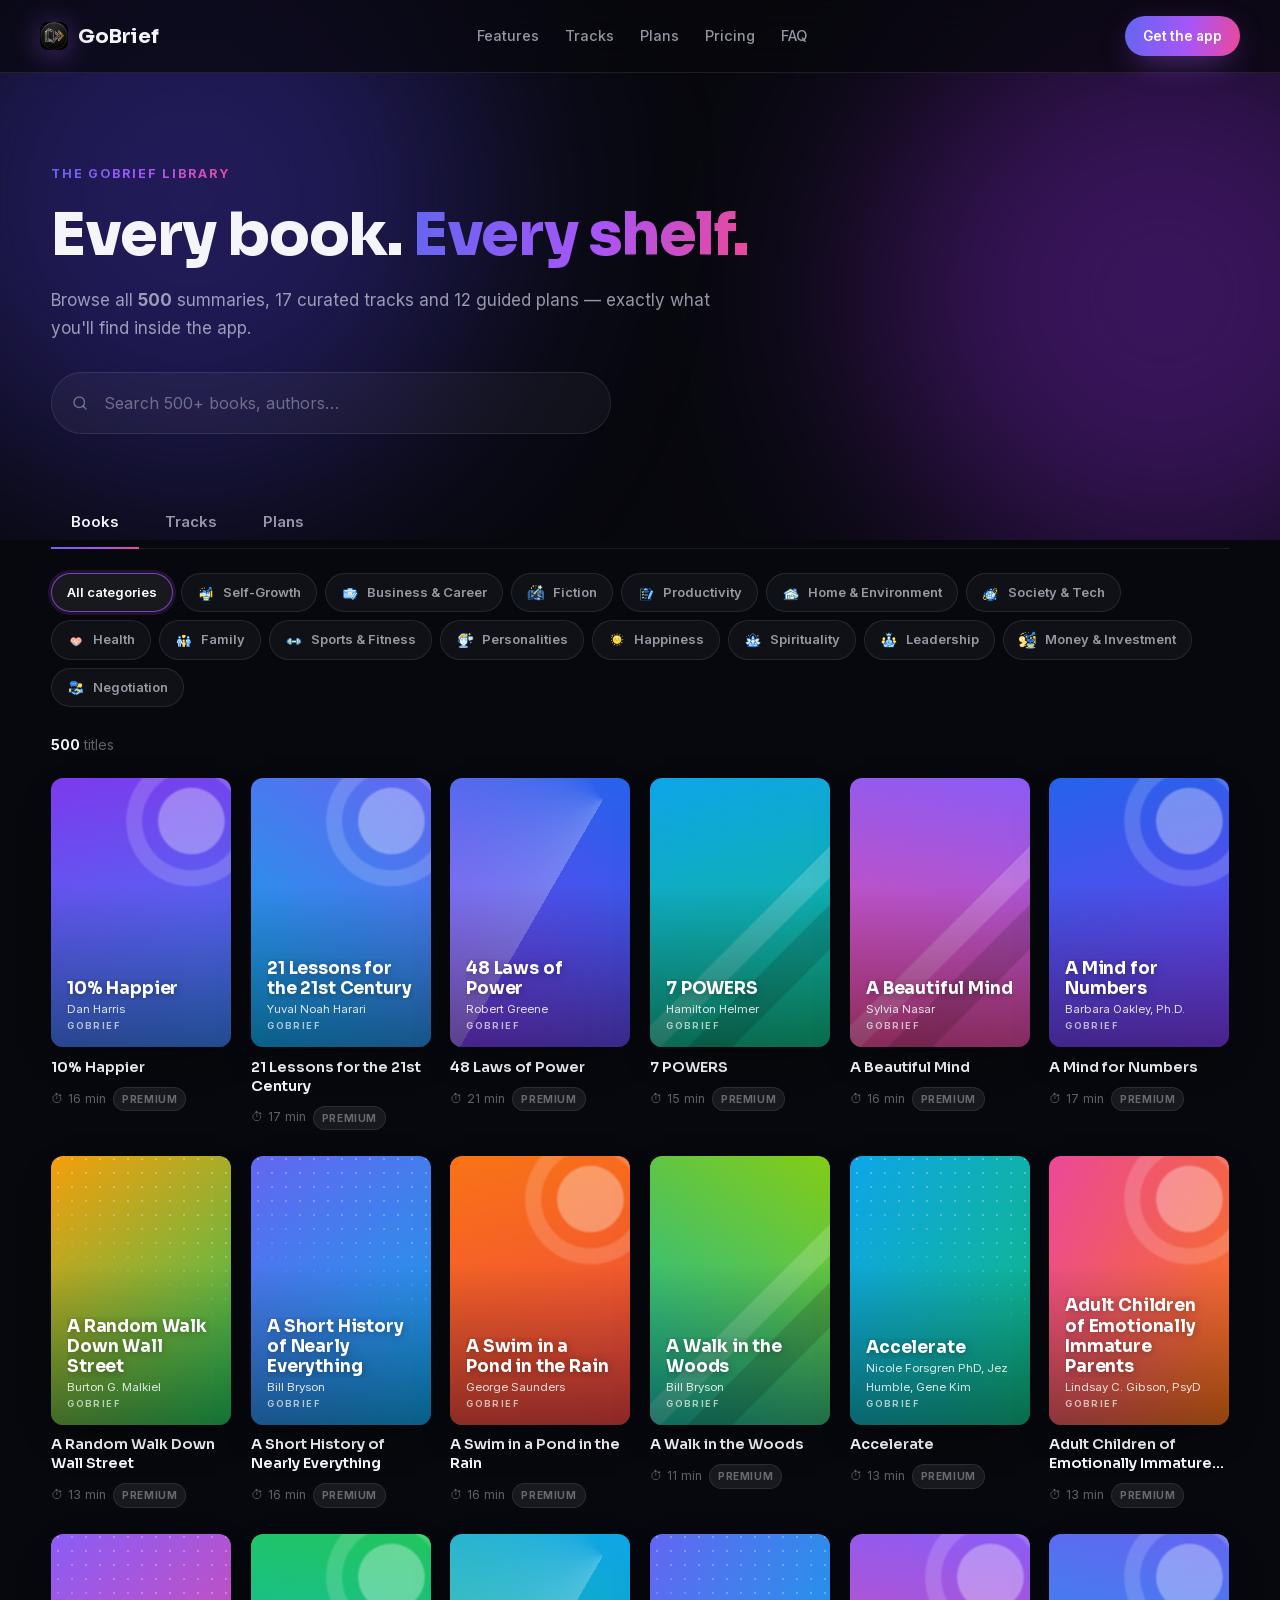
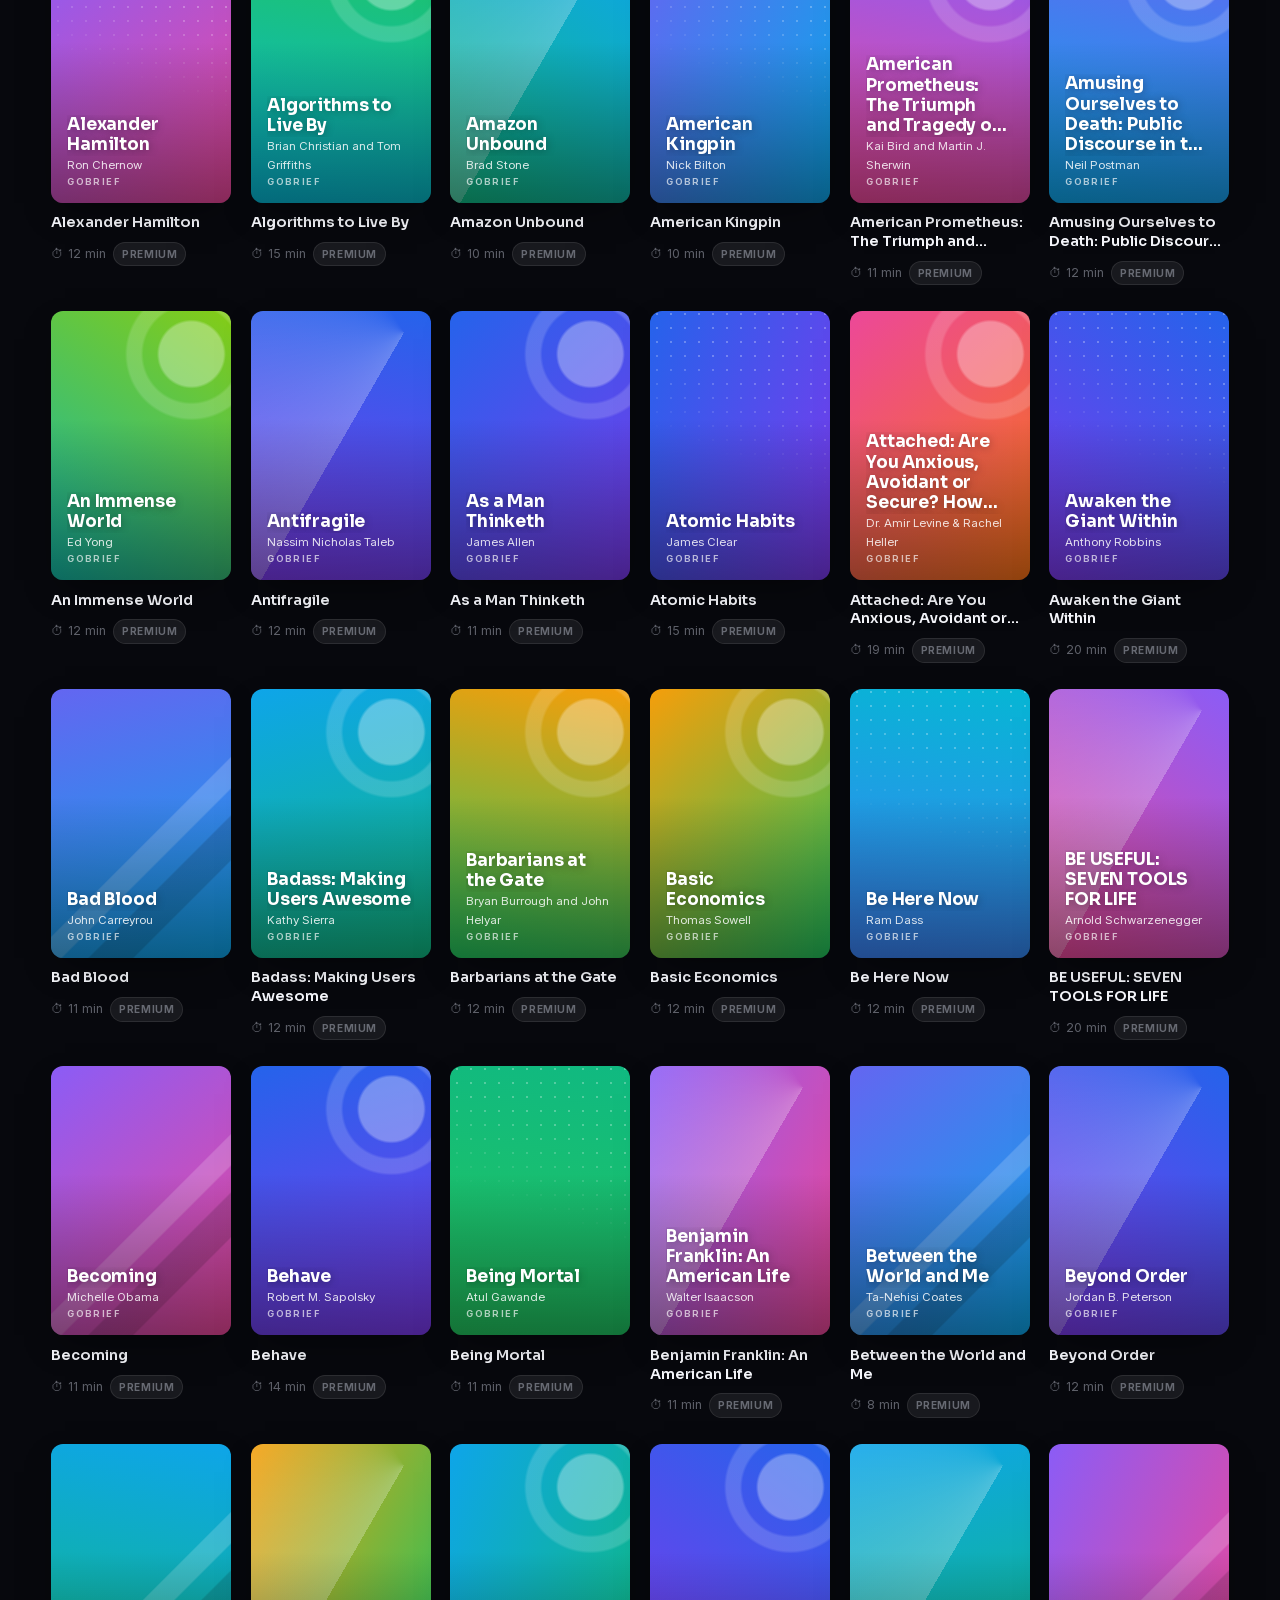
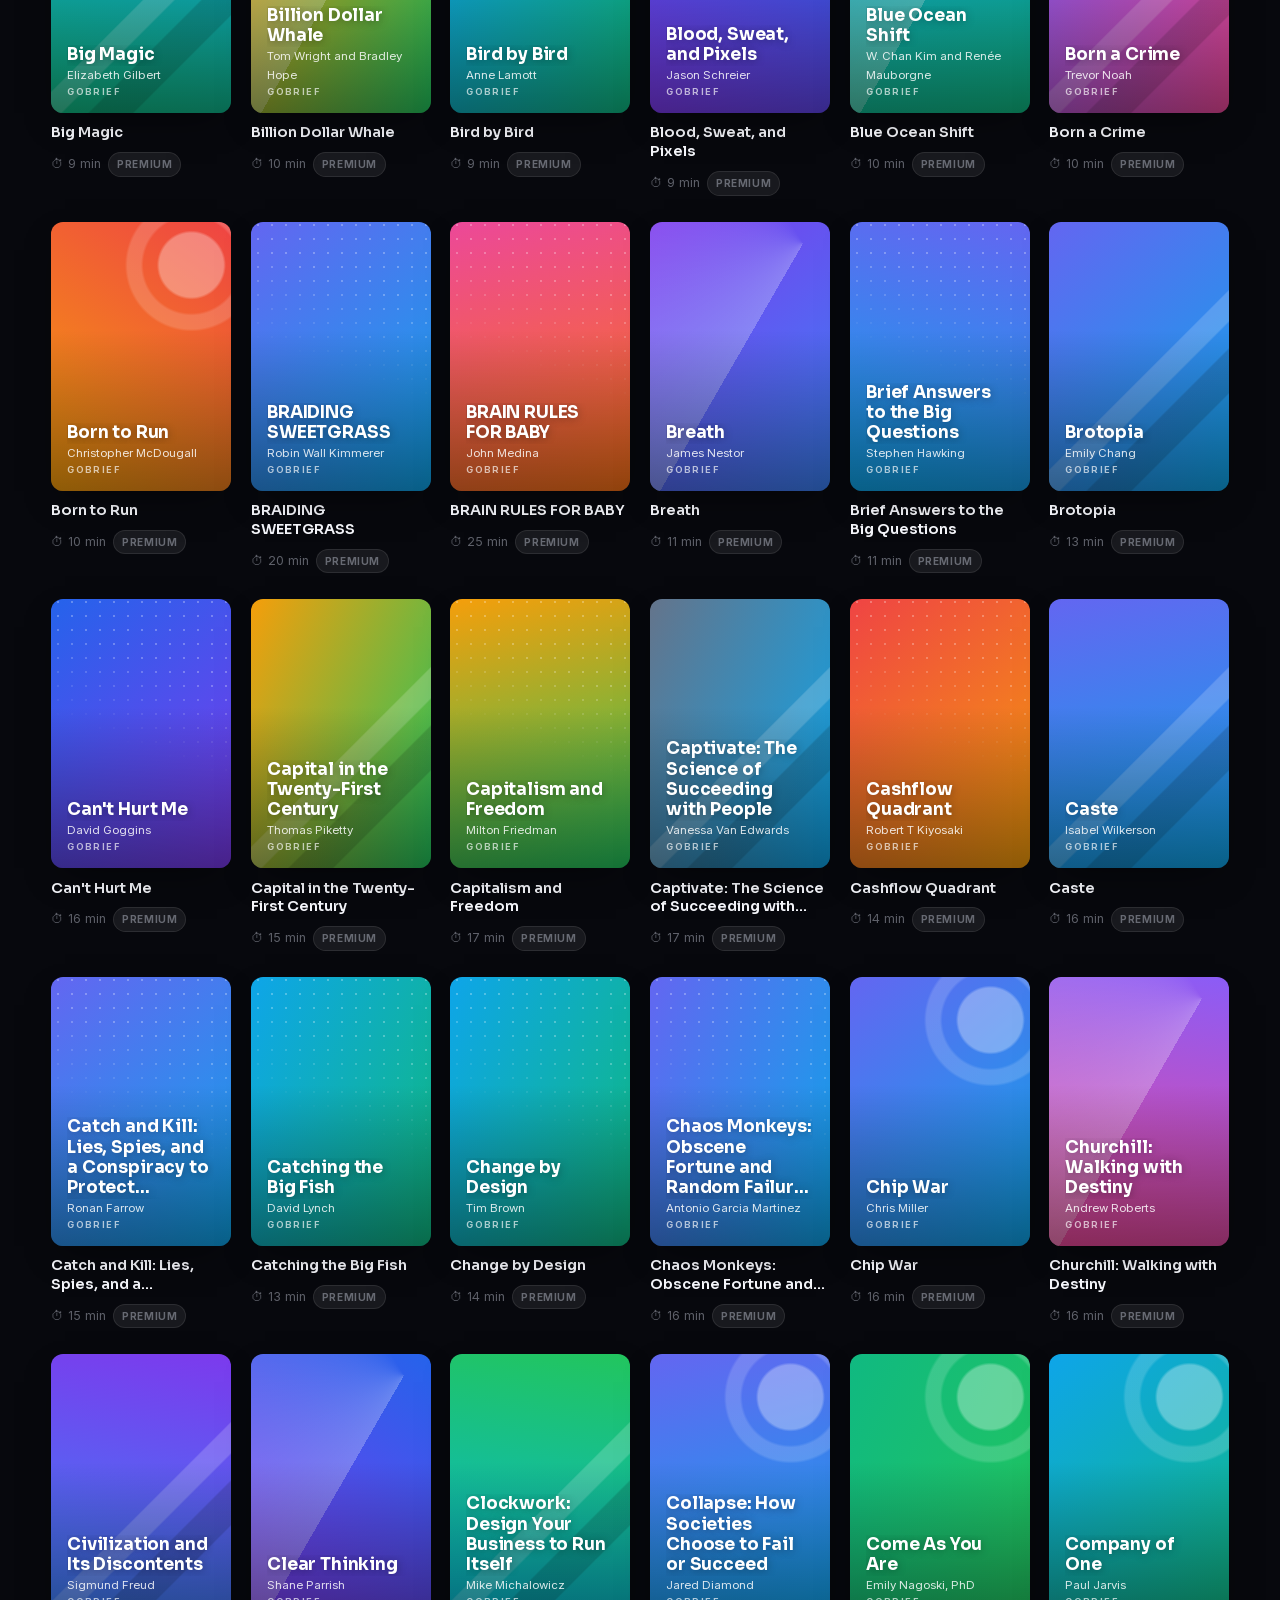
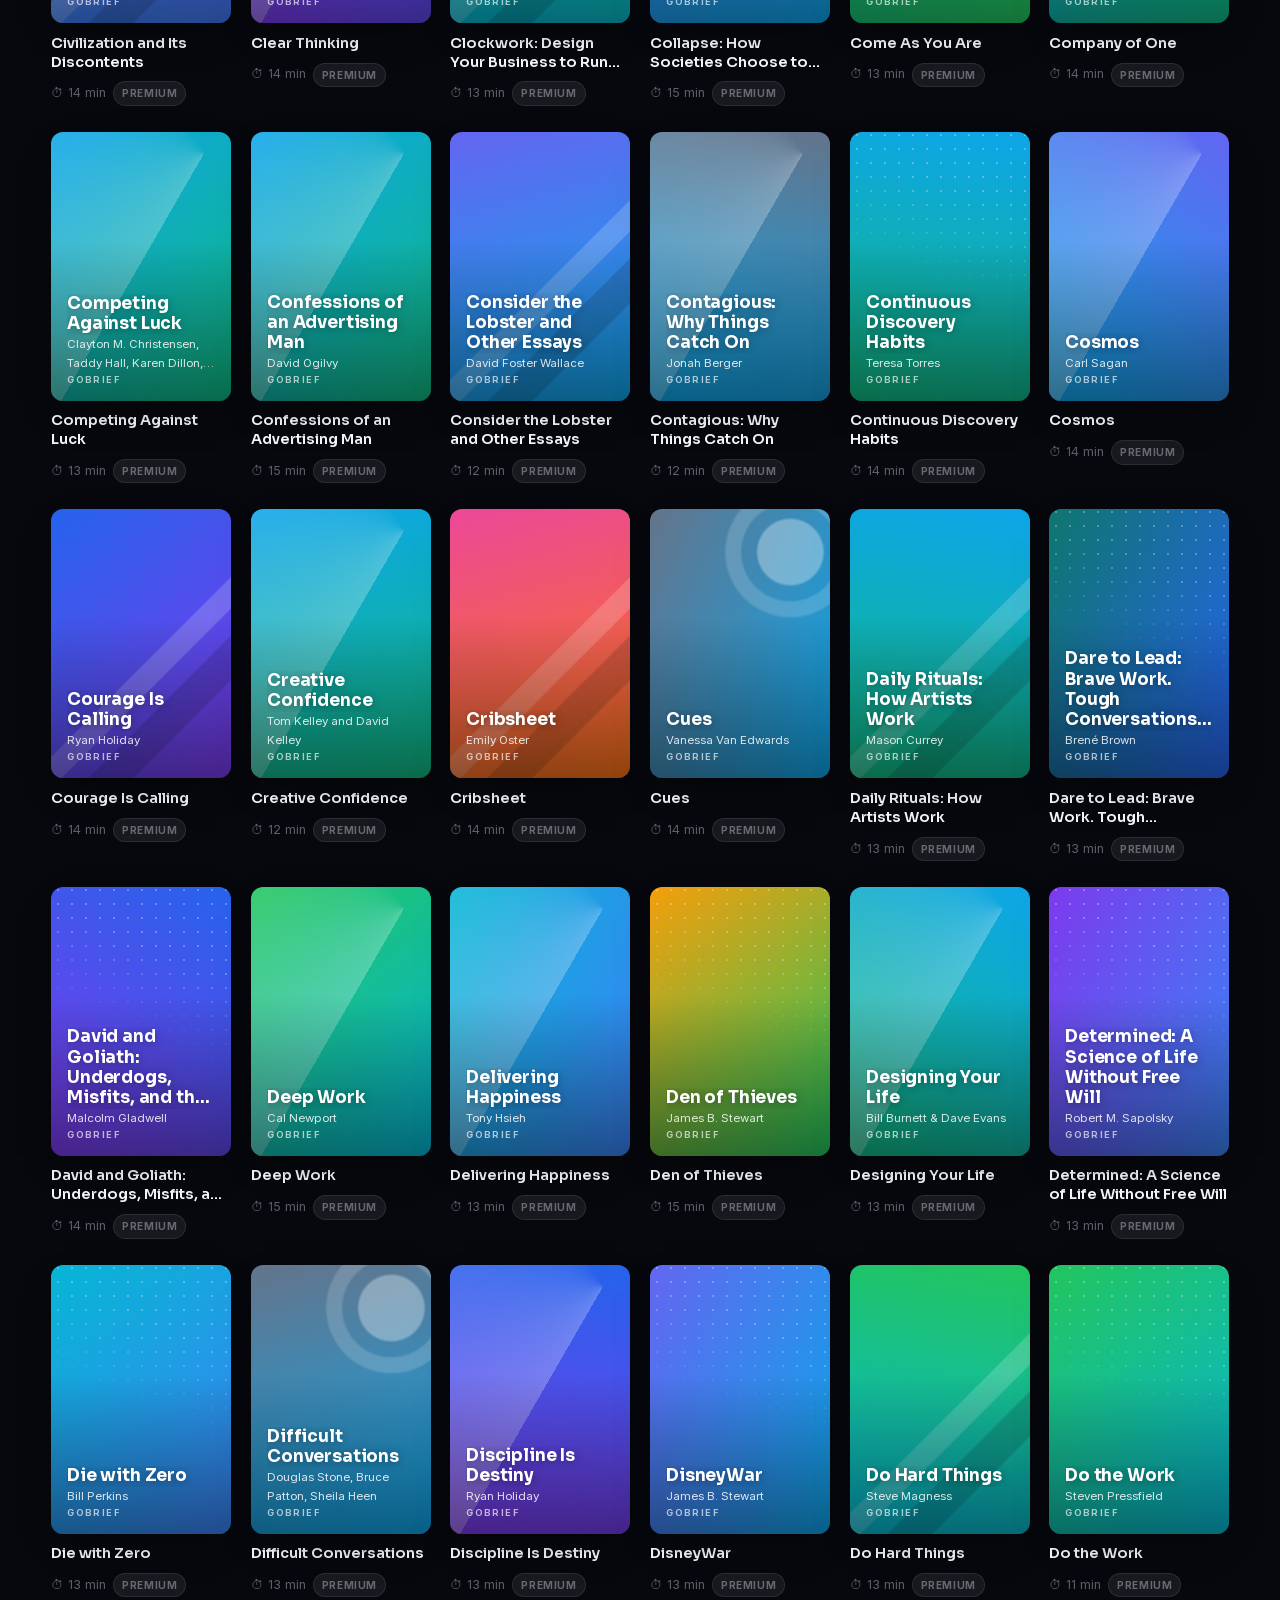
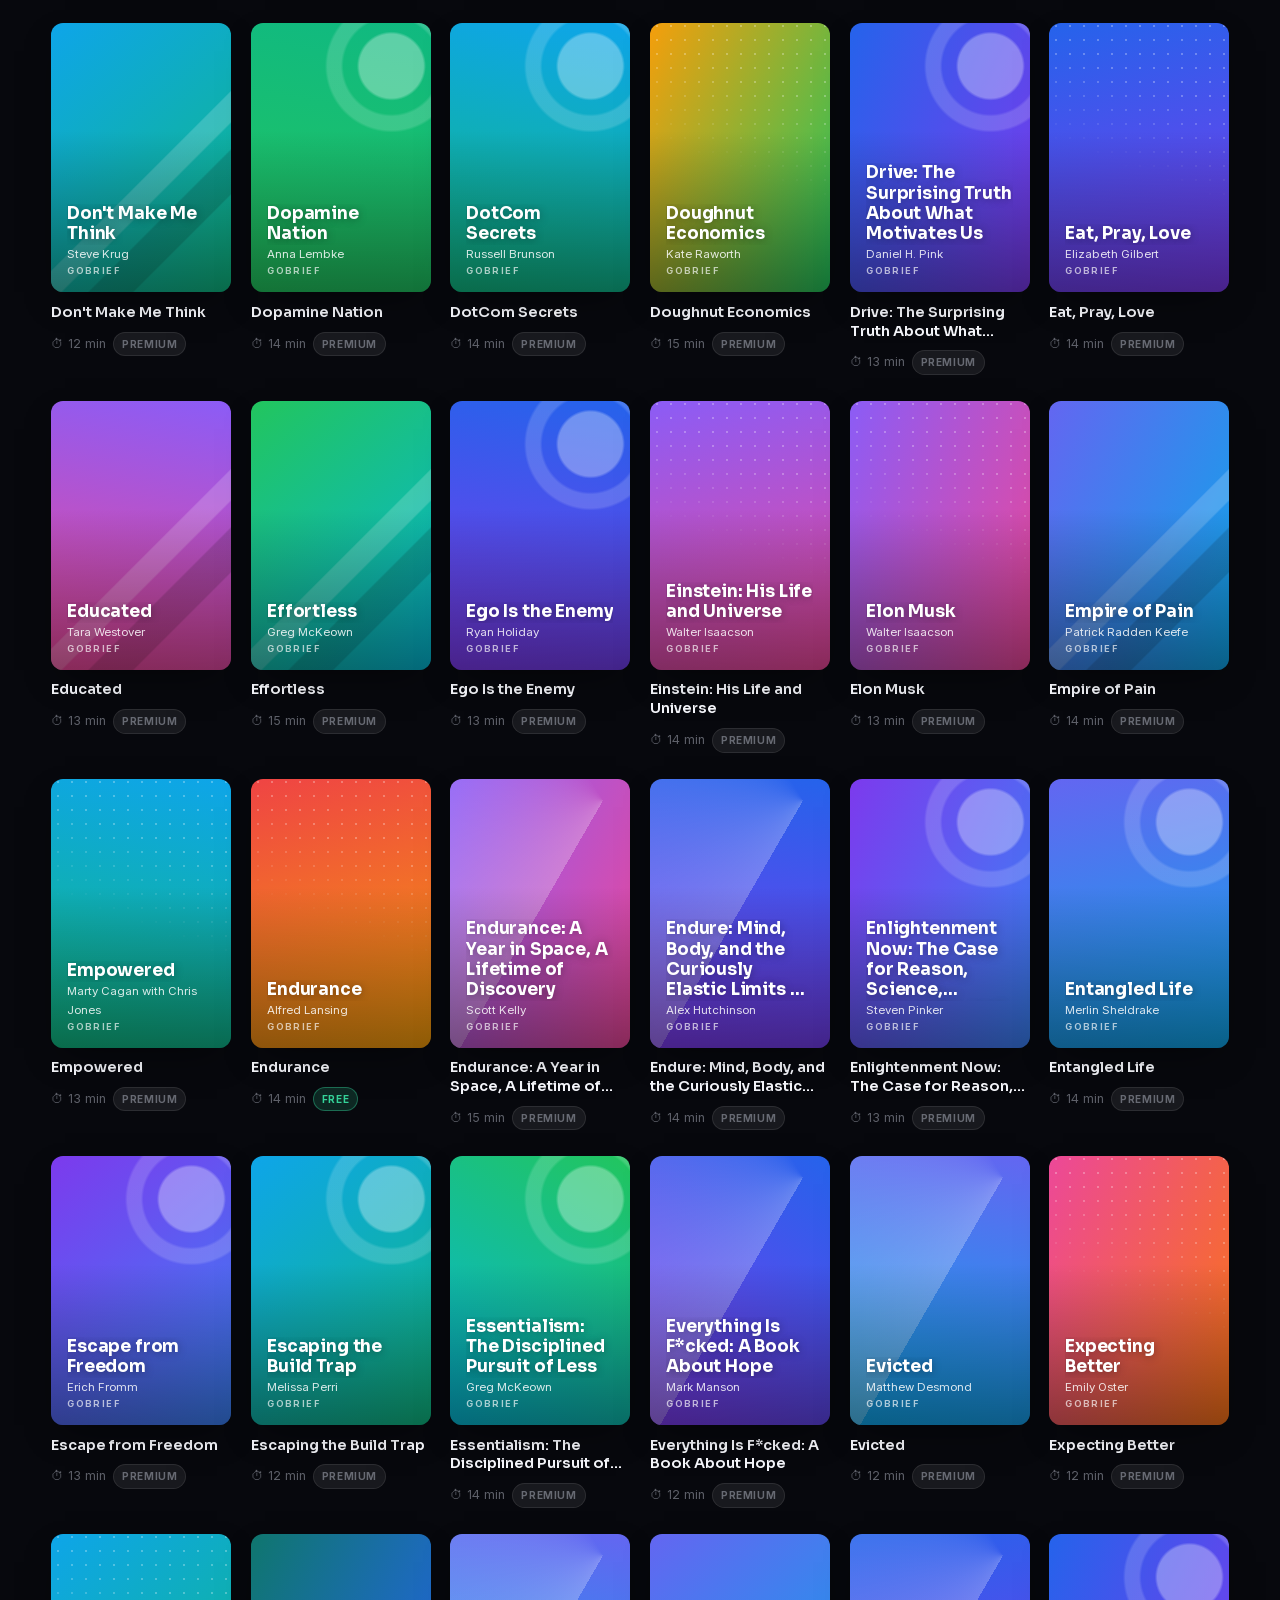
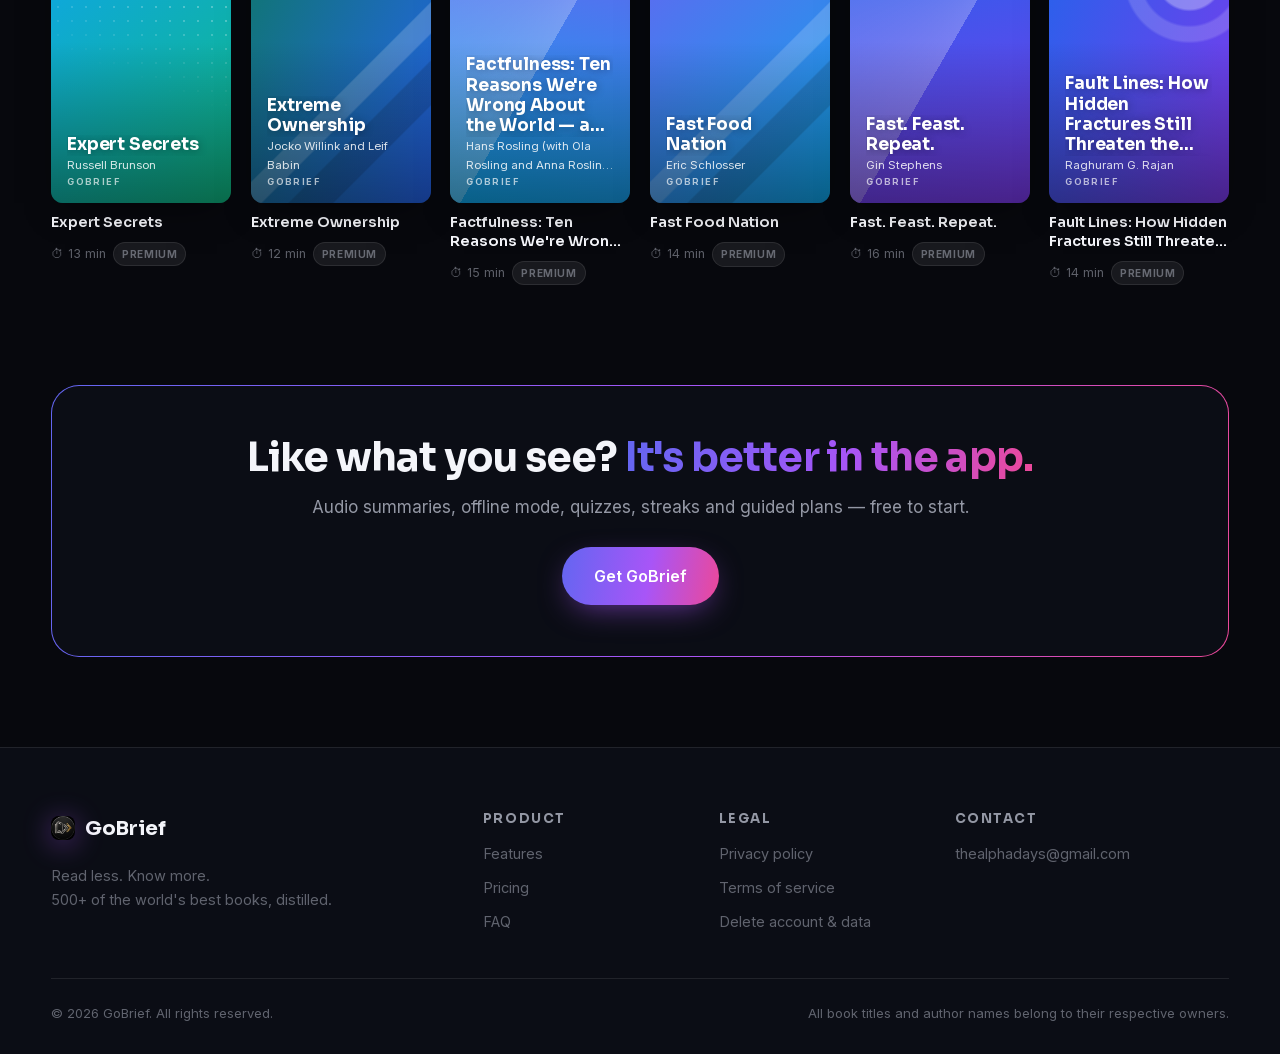
==== commit fd7d74df: "Update favicon and branding images across HTML files; enhance CSS for image display in categories an" ====
--- a/explore.html
+++ b/explore.html
@@ -5,7 +5,7 @@
   <meta name="viewport" content="width=device-width, initial-scale=1.0" />
   <title>Explore the library — GoBrief</title>
   <meta name="description" content="Browse all 500+ GoBrief book summaries across 15 categories, plus 17 curated tracks and 12 guided plans." />
-  <link rel="icon" type="image/svg+xml" href="assets/img/favicon.svg" />
+  <link rel="icon" type="image/png" href="assets/img/GoBriefIcon.png" />
   <link rel="stylesheet" href="assets/css/style.css" />
 </head>
 <body>
@@ -13,7 +13,7 @@
     <div class="header-inner">
       <a class="brand" href="index.html" aria-label="GoBrief home">
         <span class="brand__mark" aria-hidden="true">
-          <svg viewBox="0 0 64 64" width="26" height="26"><rect width="64" height="64" rx="15" fill="url(#bgrad)"/><defs><linearGradient id="bgrad" x1="0" y1="0" x2="1" y2="1"><stop offset="0" stop-color="#6366F1"/><stop offset=".55" stop-color="#A855F7"/><stop offset="1" stop-color="#EC4899"/></linearGradient></defs><path d="M22 18h17a7 7 0 0 1 0 14H22zm0 14h20a7 7 0 0 1 0 14H22z" fill="none" stroke="#fff" stroke-width="4.5" stroke-linejoin="round"/></svg>
+          <img src="assets/img/GoBriefIcon.png" width="28" height="28" alt="GoBrief" />
         </span>
         <span class="brand__name">GoBrief</span>
       </a>
@@ -101,7 +101,7 @@
       <div class="footer-brand">
         <a class="brand" href="index.html">
           <span class="brand__mark" aria-hidden="true">
-            <svg viewBox="0 0 64 64" width="24" height="24"><rect width="64" height="64" rx="15" fill="url(#fgrad)"/><defs><linearGradient id="fgrad" x1="0" y1="0" x2="1" y2="1"><stop offset="0" stop-color="#6366F1"/><stop offset=".55" stop-color="#A855F7"/><stop offset="1" stop-color="#EC4899"/></linearGradient></defs><path d="M22 18h17a7 7 0 0 1 0 14H22zm0 14h20a7 7 0 0 1 0 14H22z" fill="none" stroke="#fff" stroke-width="4.5" stroke-linejoin="round"/></svg>
+            <img src="assets/img/GoBriefIcon.png" width="24" height="24" alt="GoBrief" />
           </span>
           <span class="brand__name">GoBrief</span>
         </a>
--- a/assets/css/style.css
+++ b/assets/css/style.css
@@ -118,6 +118,7 @@
 }
 .brand { display: inline-flex; align-items: center; gap: 10px; font-family: var(--font-display); font-weight: 700; font-size: 20px; letter-spacing: -0.02em; }
 .brand__mark { display: grid; place-items: center; filter: drop-shadow(0 4px 14px rgba(168,85,247,.45)); }
+.brand__mark img { display: block; border-radius: 8px; }
 .main-nav { display: flex; gap: 26px; margin-inline: auto; }
 .main-nav a { font-size: 14.5px; color: var(--muted); font-weight: 500; transition: color .2s; position: relative; }
 .main-nav a::after {
@@ -403,7 +404,8 @@
   transition: transform .3s cubic-bezier(.22,1,.36,1), border-color .3s, background .3s;
 }
 .cat:hover { transform: translateY(-4px); border-color: rgba(255,255,255,.22); background: var(--surface-2); }
-.cat__swatch { width: 44px; height: 44px; border-radius: 13px; flex: none; box-shadow: inset 0 0 0 1px rgba(255,255,255,.14); }
+.cat__swatch { width: 44px; height: 44px; border-radius: 13px; flex: none; box-shadow: inset 0 0 0 1px rgba(255,255,255,.14); overflow: hidden; }
+.cat__swatch img { width: 100%; height: 100%; object-fit: cover; display: block; border-radius: inherit; }
 .cat__title { font-family: var(--font-display); font-weight: 700; font-size: 15.5px; }
 .cat__sub { font-size: 12.5px; color: var(--faint); }
 .cat__count { margin-left: auto; font-size: 12.5px; color: var(--muted); font-weight: 600; white-space: nowrap; }
@@ -728,6 +730,7 @@
 .filter-chip:hover { border-color: rgba(255,255,255,.3); color: var(--text); transform: translateY(-1px); }
 .filter-chip.is-active { color: #fff; background: var(--surface-2); border-color: rgba(168,85,247,.7); box-shadow: 0 0 0 3px rgba(168,85,247,.15); }
 .filter-chip i { width: 10px; height: 10px; border-radius: 50%; }
+.filter-chip__img { width: 18px; height: 18px; border-radius: 5px; object-fit: cover; flex: none; display: block; }
 
 .results-meta { color: var(--faint); font-size: 14px; margin-bottom: 22px; }
 .results-meta strong { color: var(--text); }
